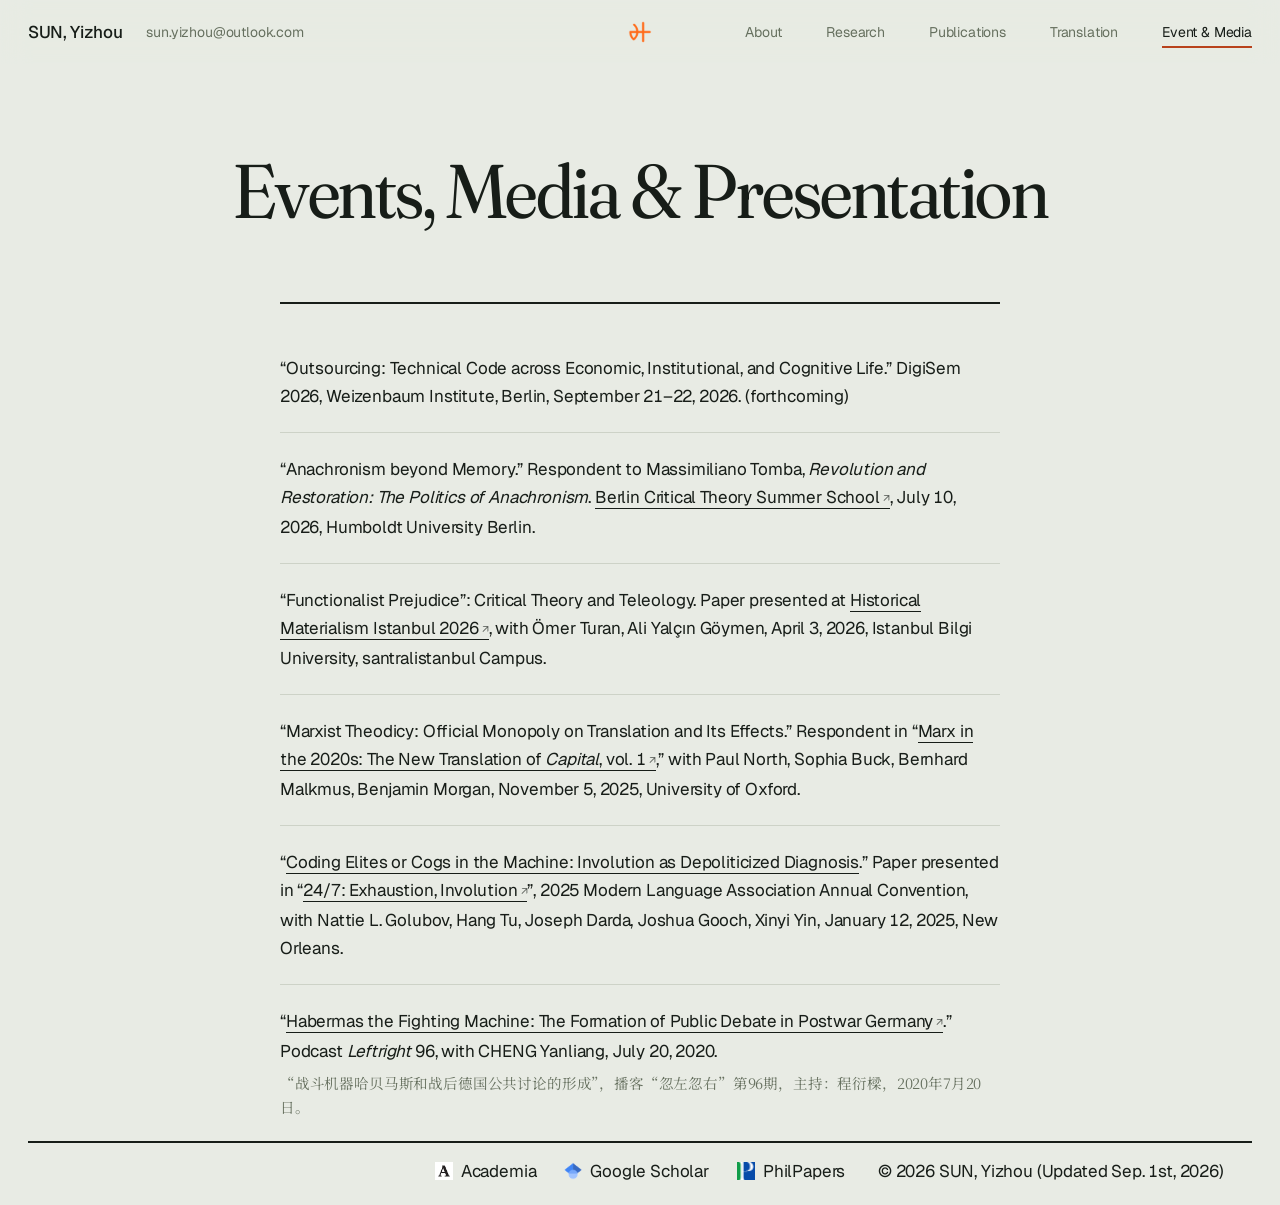
==== events/index.html @ 0d678c10 "Rename Publications heading, email in phone menu" ====
<!DOCTYPE html>
<html lang="en" data-dir="fwd">
<head>
<meta charset="utf-8">
<meta name="viewport" content="width=device-width,initial-scale=1">
<title>Events, Media & Presentation · SUN, Yizhou</title>
<meta name="description" content="[一句话介绍，给搜索引擎和分享预览用]">
<script>
(function(){var o=["/", "/research/", "/publications/", "/translation/", "/events/"];function i(p){p=p.replace(/index\.html$/,'');var k=o.indexOf(p);return k<0?o.length:k;}
var d=null;try{var a=window.navigation&&navigation.activation;if(a&&a.from&&a.from.url){d=i(location.pathname)>=i(new URL(a.from.url).pathname)?'fwd':'back';}}catch(e){}
if(!d){try{d=sessionStorage.getItem('vt-dir');}catch(e){}}document.documentElement.dataset.dir=d||'fwd';window.NAV_ORDER=o;})();
</script>
<link rel="preconnect" href="https://fonts.googleapis.com"><link rel="preconnect" href="https://fonts.gstatic.com" crossorigin>
<link href="https://fonts.googleapis.com/css2?family=Geist:wght@400;500&family=Fraunces:ital,opsz,wght,SOFT,WONK@0,9..144,400,50,0;0,9..144,500,50,0;1,9..144,400,50,0&family=Noto+Serif+SC:wght@400&display=swap" rel="stylesheet">
<link rel="stylesheet" href="/assets/style.css">
<link rel="icon" type="image/png" sizes="32x32" href="/assets/favicon-32.png"><link rel="icon" type="image/png" sizes="192x192" href="/assets/favicon-192.png"><link rel="apple-touch-icon" href="/assets/apple-touch-icon.png">
<script type="speculationrules">{"prerender":[{"where":{"href_matches":"/*"},"eagerness":"moderate"}]}</script>
</head>
<body>
<nav class="nav">
  <div class="left"><a class="brand" href="/">SUN, Yizhou</a><a class="email" href="mailto:sun.yizhou@outlook.com">sun.yizhou@outlook.com</a></div><a class="mark-link" href="/" aria-label="Home"><img class="mark" src="/assets/mark.png" alt=""></a>
  <ul><li><a href="/">About<i class="ind"></i></a></li><li><a href="/research/">Research<i class="ind"></i></a></li><li><a href="/publications/">Publications<i class="ind"></i></a></li><li><a href="/translation/">Translation<i class="ind"></i></a></li><li><a href="/events/" aria-current="page">Event & Media<i class="ind"></i></a></li><li class="menu-email"><a href="mailto:sun.yizhou@outlook.com">sun.yizhou@outlook.com</a></li></ul>
  
  <button class="menu" aria-label="Menu" aria-expanded="false"><svg viewBox="0 0 20 20" fill="none" stroke="currentColor" stroke-width="1.6" stroke-linecap="round"><path d="M3 6h14M3 10h14M3 14h14"/></svg></button>
</nav>
<div class="page">
  <header class="hero">
    <h1>Events, Media & Presentation</h1>  </header>
  <div class="article">
    <nav class="toc" aria-label="On this page"></nav>
    <div class="main"><section class="section" id="events"><article class="cite"><p class="en">“Outsourcing: Technical Code across Economic, Institutional, and Cognitive Life.” DigiSem 2026, Weizenbaum Institute, Berlin, September 21–22, 2026. (forthcoming)</p></article><article class="cite"><p class="en">“Anachronism beyond Memory.” Respondent to Massimiliano Tomba, <em>Revolution and Restoration: The Politics of Anachronism</em>. <a href="https://criticaltheoryinberlin.de/en/summer_school/international-summer-school-in-critical-theory-2026-forces-of-history/">Berlin Critical Theory Summer School</a>, July 10, 2026, Humboldt University Berlin.</p></article><article class="cite"><p class="en">“Functionalist Prejudice”: Critical Theory and Teleology. Paper presented at <a href="https://hmistanbul.org/">Historical Materialism Istanbul 2026</a>, with Ömer Turan, Ali Yalçın Göymen, April 3, 2026, Istanbul Bilgi University, santralistanbul Campus.</p></article><article class="cite"><p class="en">“Marxist Theodicy: Official Monopoly on Translation and Its Effects.” Respondent in “<a href="https://www.worc.ox.ac.uk/news-events/events/marx-in-the-2020s">Marx in the 2020s: The New Translation of <em>Capital</em>, vol. 1</a>,” with Paul North, Sophia Buck, Bernhard Malkmus, Benjamin Morgan, November 5, 2025, University of Oxford.</p></article><article class="cite"><p class="en">“<a href="/slides/mla-2025/">Coding Elites or Cogs in the Machine: Involution as Depoliticized Diagnosis</a>.” Paper presented in “<a href="https://mla.confex.com/mla/2025/meetingapp.cgi/Session/19336">24/7: Exhaustion, Involution</a>”, 2025 Modern Language Association Annual Convention, with Nattie L. Golubov, Hang Tu, Joseph Darda, Joshua Gooch, Xinyi Yin, January 12, 2025, New Orleans.</p></article><article class="cite"><p class="en">“<a href="https://www.xiaoyuzhoufm.com/episode/5f1551e56d7660742701bfcc">Habermas the Fighting Machine: The Formation of Public Debate in Postwar Germany</a>.” Podcast <em>Leftright</em> 96, with CHENG Yanliang, July 20, 2020.</p><p class="zh">“战斗机器哈贝马斯和战后德国公共讨论的形成”，播客“忽左忽右”第96期，主持：程衍樑，2020年7月20日。</p></article></section>
</div>
    <div></div>
  </div>
</div>
<footer><div></div><div class="flinks"><a href="https://fu-berlin.academia.edu/SUNYizhou"><img src="/assets/icons/academia.png" alt="">Academia</a><a href="https://scholar.google.com/citations?hl=zh-CN&user=lWHHGfYAAAAJ"><img src="/assets/icons/scholar64.png" alt="">Google Scholar</a><a href="https://philpeople.org/profiles/yizhou-sun-philos"><img src="/assets/icons/philpapers.png" alt="">PhilPapers</a></div><div>© 2026 SUN, Yizhou <span class="upd">(Updated Sep. 1st, 2026)</span></div></footer>
<script src="/assets/site.js"></script>
</body>
</html>
---- assets/style.css ----
:root{color-scheme:light dark;
  --bg:#e8ebe4;--fg:#171d18;--muted:#66705f;--faint:#8a948c;--hair:#cdd2c7;--rule:#171d18;--accent:#b8421c;--k:1;
  --ui:"Geist","Inter",-apple-system,BlinkMacSystemFont,"Helvetica Neue",Arial,"Noto Sans SC",sans-serif;
  --display:"Fraunces","Iowan Old Style",Georgia,"Noto Serif SC",serif;
  --measure:720px;--toc:200px;--pad:clamp(16px,2.2vw,32px);--padl:max(var(--pad),env(safe-area-inset-left));--padr:max(var(--pad),env(safe-area-inset-right))}
@media (prefers-color-scheme:dark){:root{--bg:#122019;--fg:#e5ebe3;--muted:#8ea093;--faint:#5f6f65;--hair:#243a2e;--rule:#e5ebe3;--accent:#e9b44c}}
*{box-sizing:border-box}
html{-webkit-font-smoothing:antialiased;text-rendering:optimizeLegibility;-webkit-text-size-adjust:100%}
html,body{overflow-x:clip}
body{margin:0;background:var(--bg);color:var(--fg);font-family:var(--ui);font-size:17px;line-height:28px;letter-spacing:-.01em;font-variant-numeric:tabular-nums}
a{color:inherit;text-decoration:none}
p{margin:0 0 28px}
em{font-style:italic}
.prose a{border-bottom:1px solid var(--fg)}.prose a:hover{color:var(--accent);border-color:var(--accent)}
/* nav */
.nav{position:sticky;top:0;z-index:10;display:grid;grid-template-columns:minmax(0,1fr) auto minmax(0,1fr);align-items:center;gap:24px;min-height:64px;padding:0 var(--padr) 0 var(--padl);background:color-mix(in srgb,var(--bg) 84%,transparent);backdrop-filter:saturate(160%) blur(14px);-webkit-backdrop-filter:saturate(160%) blur(14px);view-transition-name:nav}
.nav .left{display:flex;align-items:center;gap:24px;min-width:0}
.nav .mark-link{display:block;justify-self:center}
.nav .brand{display:inline-flex;align-items:center;font-weight:500;font-size:17px;letter-spacing:-.02em;white-space:nowrap}
.nav .email{font-size:14px;color:var(--muted);transition:color .15s}.nav .email:hover{color:var(--accent)}
.nav .mark{width:24px;height:24px;display:block}
.nav ul{list-style:none;display:flex;gap:44px;margin:0;padding:0;font-size:14px;line-height:20px;justify-self:end}
.nav ul a{position:relative;display:inline-block;padding:22px 0;color:var(--muted);transition:color .15s}
.nav ul a:hover,.nav ul a[aria-current]{color:var(--fg)}
.nav ul .ind{display:none;position:absolute;left:0;right:0;bottom:16px;height:2px;background:var(--accent)}
.nav ul a[aria-current] .ind{display:block;view-transition-name:nav-current}
.nav ul .menu-email{display:none}
.nav .cta{margin-left:auto;display:inline-flex;align-items:center;gap:8px;height:34px;padding:0 14px;border-radius:2px;background:var(--fg);color:var(--bg);font-size:13.5px;font-weight:500;white-space:nowrap;transition:background .15s}.nav .cta:hover{background:var(--accent);color:var(--bg)}
.nav .menu{display:none;grid-column:3;grid-row:1;justify-self:end;align-items:center;justify-content:center;width:40px;height:40px;border:0;background:transparent;color:var(--fg);cursor:pointer}
.nav .menu svg{width:20px;height:20px}
/* page */
.page{view-transition-name:page}
.hero{position:relative;padding:88px var(--padr) 48px var(--padl);text-align:center}
.hero-seal{position:absolute;top:50%;left:calc(50% + 390px - 78px);transform:translateY(-50%);width:156px;height:156px;border-radius:50%;background:var(--fg);display:flex;align-items:center;justify-content:center}
.hero-seal img{width:132px;height:132px;display:block}
.hero .kicker{display:inline-flex;align-items:center;gap:10px;font-size:13.5px;line-height:20px;color:var(--muted);margin:0 0 26px;letter-spacing:.01em}
.hero .kicker::before{content:"";width:8px;height:8px;background:var(--accent)}
.hero h1{font-family:var(--display);font-weight:400;font-size:clamp(46px,6vw,76px);line-height:1.02;letter-spacing:-.02em;margin:0 auto;max-width:1000px;text-wrap:balance;font-variation-settings:"opsz" 144,"SOFT" 50,"WONK" 0}
.hero .sub{font-family:var(--display);font-weight:400;font-size:clamp(26px,3vw,40px);line-height:1.1;letter-spacing:-.01em;margin:10px 0 0;font-variation-settings:"opsz" 48,"SOFT" 50,"WONK" 0}
.hero.compact h1{font-size:clamp(34px,4.4vw,56px);line-height:1.08;max-width:860px}.hero.compact .lede{max-width:760px}
.hero .lede{font-size:20px;line-height:30px;margin:24px auto 0;max-width:600px;text-wrap:pretty}
.article{display:grid;grid-template-columns:minmax(0,1fr) minmax(0,var(--measure)) minmax(0,1fr);column-gap:clamp(24px,4vw,72px);padding:24px var(--padr) 0 var(--padl)}
.toc{grid-column:1;justify-self:end;width:var(--toc);position:sticky;top:96px;align-self:start;font-size:13px;line-height:18px;padding-top:34px}
.toc a{display:block;color:var(--faint);padding:6px 0;transition:color .15s}.toc a:hover,.toc a.is-active{color:var(--fg)}
.main{grid-column:2;min-width:0;border-top:2px solid var(--rule);padding-top:28px}
.article.wide{grid-template-columns:minmax(0,1fr) minmax(0,1040px) minmax(0,1fr);padding-bottom:40px}
.about{display:grid;grid-template-columns:minmax(0,1fr) 260px;gap:56px;padding-top:8px}
.about .bio p{margin:0 0 24px}.bio p:last-child{margin-bottom:0}.main > .bio{padding-bottom:22px}
.about .photo-wrap{position:relative;margin-top:0}
.about .photo{display:block;width:100%;aspect-ratio:4/5;object-fit:cover;border:1px solid var(--hair)}
.about .photo.placeholder{display:flex;align-items:center;justify-content:center;color:var(--faint);font-size:13px}
.about .links{list-style:none;margin:16px 0 0;padding:0;font-size:15px;line-height:22px}
.about .links li{padding:9px 0;border-bottom:1px solid var(--hair)}
.about .links a{display:inline-flex;align-items:center;gap:10px;border-bottom:1px solid var(--fg)}.about .links a:hover{color:var(--accent);border-color:var(--accent)}
.about .links img{width:20px;height:20px;flex:none}
.section{margin-bottom:80px}.section:last-child{margin-bottom:0}
.section h2{font-family:var(--display);font-weight:400;font-size:36px;line-height:1.1;letter-spacing:-.01em;margin:0 0 8px;padding-top:14px;border-top:2px solid var(--rule);font-variation-settings:"opsz" 48,"SOFT" 50,"WONK" 0}
.entry{padding:24px 0;border-bottom:1px solid var(--hair);overflow-wrap:anywhere}
.entry h3{font-size:20px;line-height:28px;font-weight:500;letter-spacing:-.015em;margin:0 0 4px;text-wrap:pretty}
.entry .meta,.entry .date{font-size:14.5px;line-height:22px;color:var(--muted);margin:0}
.entry .desc{margin:14px 0 10px}.entry .desc p{margin:0 0 14px}.entry .desc p:last-child{margin-bottom:0}
.entry .links{margin:0;display:flex;flex-wrap:wrap;gap:6px 22px;font-size:14px;font-weight:500}
.entry .links a{display:inline-flex;align-items:center;gap:5px;padding:4px 0;border-bottom:1px solid var(--fg);transition:color .15s,border-color .15s}
.entry .links a[href^="http"]::after{content:"↗";font-size:12px;opacity:.65}
.entry .links a:hover{color:var(--accent);border-color:var(--accent)}
.entry.featured .date{color:var(--accent)}
.entry.featured h3{font-size:24px;line-height:31px;font-family:var(--display);font-weight:500;font-variation-settings:"opsz" 24,"SOFT" 50,"WONK" 0}
.cite{position:relative;padding:22px 0;border-bottom:1px solid var(--hair);overflow-wrap:anywhere}
/* the footer rule closes the list: the last entry has no hairline of its own */
.section:last-child > .cite:last-child,.section:last-child > .yr-group:last-child > .cite:last-child,.section:last-child > .entry:last-child{border-bottom:0}
.yr-group{position:relative}
.yr{position:sticky;top:100px;height:0;z-index:1}
.yr span{position:absolute;right:calc(100% + 40px);top:22px;white-space:nowrap;font-family:var(--display);font-size:24px;line-height:28px;color:var(--muted);font-variation-settings:"opsz" 24,"SOFT" 50,"WONK" 0;font-variant-numeric:tabular-nums}
.cite .en{margin:0;font-size:17px;line-height:28px}
.cite .zh{margin:6px 0 0;font-family:"Noto Serif SC",var(--display);font-size:14.5px;line-height:24px;color:var(--muted)}
.cite a{border-bottom:1px solid currentColor;transition:color .15s}.cite a:hover{color:var(--accent)}
.cite a[href^="http"]::after{content:"↗";font-size:11px;margin-left:3px;opacity:.65;font-style:normal}
.cols{display:grid;grid-template-columns:minmax(0,1fr) 220px;gap:48px;padding-top:20px}
.side h4{font-size:13.5px;line-height:20px;font-weight:500;margin:0 0 8px;padding-top:12px;border-top:2px solid var(--rule)}
.side ul{list-style:none;margin:0;padding:0;font-size:14.5px;line-height:22px}
.side li{padding:6px 0;border-bottom:1px solid var(--hair)}
.side li span{color:var(--muted);display:block;font-size:12.5px}
.side li a{border-bottom:1px solid var(--fg)}.side li a:hover{color:var(--accent);border-color:var(--accent)}
figure{margin:0 0 28px}figure img{display:block;width:100%;height:auto;border:1px solid var(--hair)}figcaption{font-size:13px;line-height:20px;color:var(--muted);margin-top:8px}
.btn{display:inline-flex;align-items:center;gap:8px;height:38px;padding:0 16px;border-radius:2px;background:var(--fg);color:var(--bg);font-size:14px;font-weight:500;margin:0 0 28px}.btn:hover{background:var(--accent);color:var(--bg)}
.pdf{width:100%;height:80vh;border:1px solid var(--hair);background:#fff;margin-bottom:28px}
footer{display:grid;grid-template-columns:1fr auto 1fr;align-items:center;gap:12px;padding:14px var(--padr) max(20px,env(safe-area-inset-bottom)) var(--padl);border-top:2px solid var(--rule);margin:0 var(--padr) 0 var(--padl);font-size:17px;line-height:28px;color:var(--fg)}
footer .brand{color:var(--fg);font-weight:500}
footer .upd{white-space:nowrap}
footer > div:last-child{text-align:right}footer .flinks{justify-self:center}
@media (max-width:760px){footer{grid-template-columns:1fr;justify-items:center;text-align:center}footer > div:last-child{text-align:center}}
footer .flinks{display:flex;flex-wrap:wrap;justify-content:center;gap:10px 28px;align-items:center}footer .flinks a{white-space:nowrap}footer .flinks a{display:inline-flex;align-items:center;gap:8px}footer .flinks a:hover{color:var(--accent)}footer .flinks img{width:18px;height:18px}
/* cross-document page transition: full-width horizontal push, direction-aware; nav stays, amber bar slides */
@view-transition{navigation:auto}
::view-transition-old(root),::view-transition-new(root){animation:none;mix-blend-mode:normal}
::view-transition-group(*){animation-timing-function:cubic-bezier(.3,.7,.2,1)}
::view-transition-group(nav-current){animation-duration:calc(360ms*var(--k))}
::view-transition-old(nav-current),::view-transition-new(nav-current){animation:none;mix-blend-mode:normal}
::view-transition-old(page),::view-transition-new(page){mix-blend-mode:normal;animation-fill-mode:both;animation-duration:calc(440ms*var(--k));animation-timing-function:cubic-bezier(.3,.7,.2,1)}
html[data-dir="fwd"]::view-transition-old(page){animation-name:push-out-l}
html[data-dir="fwd"]::view-transition-new(page){animation-name:push-in-r}
html[data-dir="back"]::view-transition-old(page){animation-name:push-out-r}
html[data-dir="back"]::view-transition-new(page){animation-name:push-in-l}
@keyframes push-out-l{to{transform:translateX(-100%)}}
@keyframes push-out-r{to{transform:translateX(100%)}}
@keyframes push-in-r{from{transform:translateX(100%)}}
@keyframes push-in-l{from{transform:translateX(-100%)}}
@media (prefers-reduced-motion:reduce){::view-transition-group(*),::view-transition-old(*),::view-transition-new(*){animation:none!important}}
/* tablet */
@media (max-width:960px){
  .yr{position:static;height:auto}.yr span{position:static;display:block;font-size:15px;line-height:20px;margin:22px 0 -10px;color:var(--muted)}
  .article{grid-template-columns:1fr;padding-top:0}
  .main{grid-column:auto}
  .toc{grid-column:auto;justify-self:stretch;width:auto;position:static;display:flex;flex-wrap:wrap;gap:4px 20px;padding:0 0 28px;border-bottom:1px solid var(--hair);margin-bottom:8px}
  .toc a{padding:6px 0}.toc a.is-active{color:var(--fg);box-shadow:inset 0 -2px 0 var(--accent)}
  .cols{grid-template-columns:1fr;gap:32px}
  .hero-seal{position:static;transform:none;margin:24px auto 0;width:120px;height:120px}.hero-seal img{width:100px;height:100px}
  .about{grid-template-columns:1fr;gap:32px}
  .about .side{order:-1;max-width:260px}
  .section{margin-bottom:60px}
}
/* phone */
@media (max-width:760px){
  .nav{gap:0 12px;min-height:56px}
  .nav .brand{padding:16px 0}
  .nav .email{display:none}
  .nav .cta{height:32px;padding:0 12px;font-size:13px}
  .nav .menu{display:inline-flex}
  .nav ul{grid-column:1 / -1;grid-row:2;justify-self:stretch;margin:0;display:none;flex-direction:column;gap:0;padding:4px 0 12px;border-top:1px solid var(--hair)}
  .nav.open ul{display:flex}
  .nav ul a{display:block;padding:12px 0;font-size:17px;line-height:24px}
  .nav ul .ind{display:none!important}
  .nav ul .menu-email{display:block;margin-top:6px;padding-top:6px;border-top:1px solid var(--hair)}
  .nav ul .menu-email a{color:var(--muted);font-size:15px;padding:10px 0}
  .hero{padding:52px var(--padr) 40px var(--padl)}
  .hero .sub{font-family:var(--display);font-weight:400;font-size:clamp(26px,3vw,40px);line-height:1.1;letter-spacing:-.01em;margin:10px 0 0;font-variation-settings:"opsz" 48,"SOFT" 50,"WONK" 0}
.hero .lede{font-size:18px;line-height:28px;margin-top:18px}
  .section h2{font-size:31px}
  .entry{padding:20px 0}
  .entry.featured h3{font-size:21px;line-height:28px}
  .pdf{height:70vh}
  .article{padding-bottom:0}
  footer{gap:8px;padding-top:14px}
  footer > div:first-child:empty{display:none}
  footer .flinks{flex-direction:column;gap:4px}
  footer .upd{display:block}
}
@media print{.nav,.toc,footer,.btn{display:none!important}body{background:#fff;color:#000}.article{display:block;padding:0}.section h2{border-color:#000}}
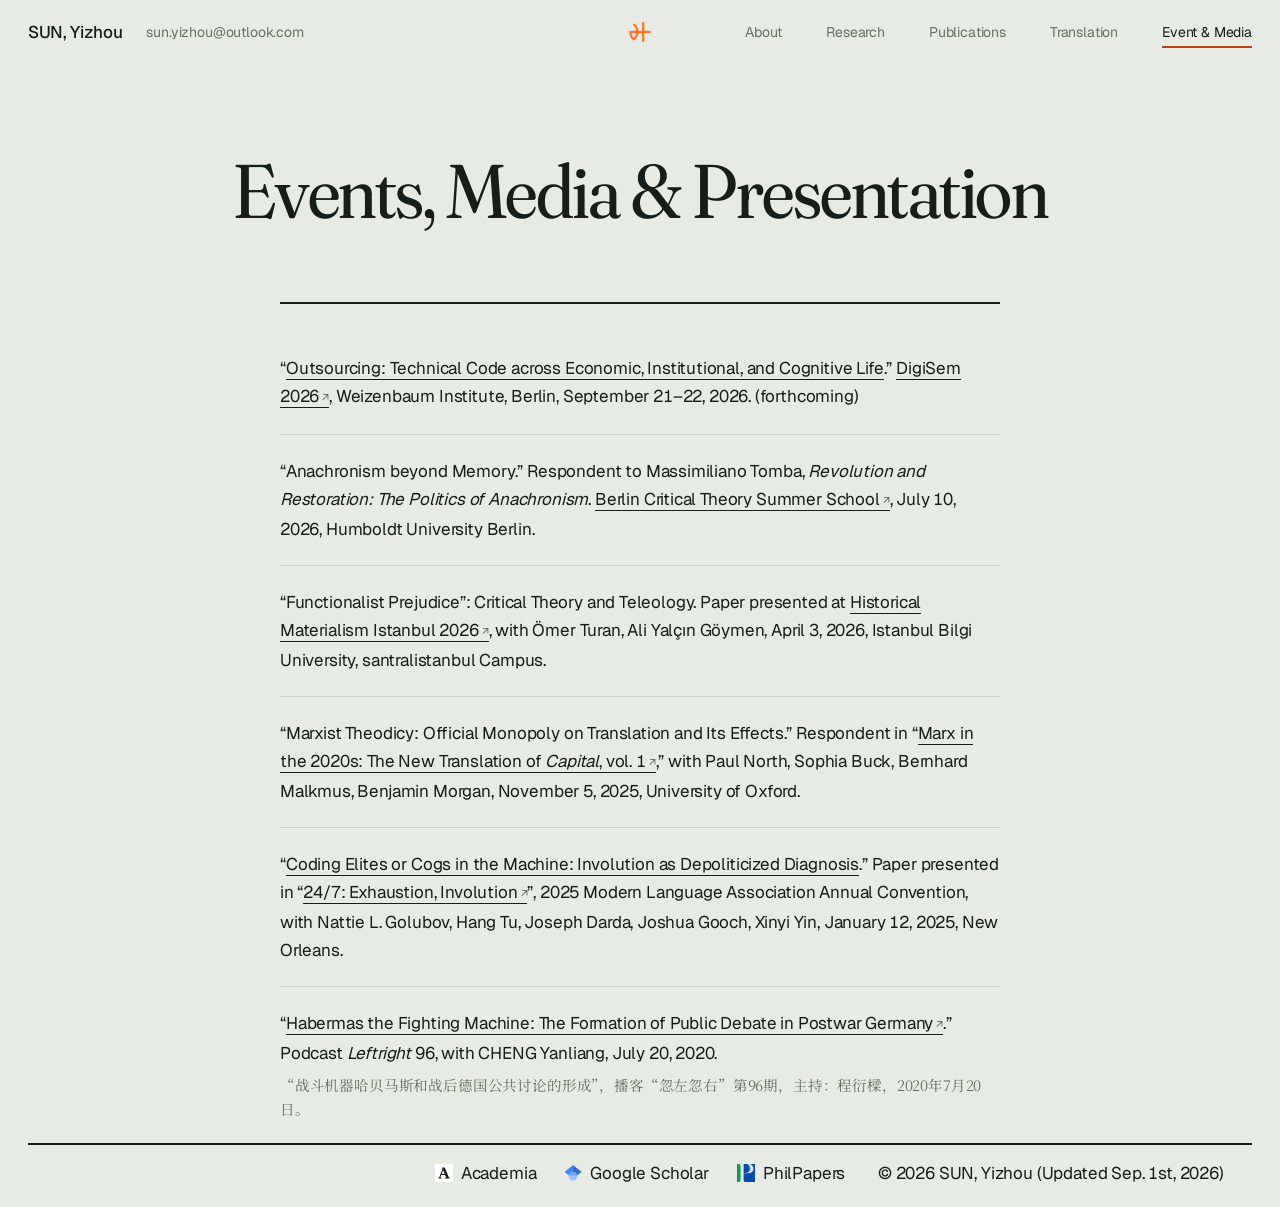
==== commit 16cbeec7: "Add DigiSem 2026 poster; About in Chinese" ====
--- a/events/index.html
+++ b/events/index.html
@@ -28,7 +28,7 @@
     <h1>Events, Media & Presentation</h1>  </header>
   <div class="article">
     <nav class="toc" aria-label="On this page"></nav>
-    <div class="main"><section class="section" id="events"><article class="cite"><p class="en">“Outsourcing: Technical Code across Economic, Institutional, and Cognitive Life.” DigiSem 2026, Weizenbaum Institute, Berlin, September 21–22, 2026. (forthcoming)</p></article><article class="cite"><p class="en">“Anachronism beyond Memory.” Respondent to Massimiliano Tomba, <em>Revolution and Restoration: The Politics of Anachronism</em>. <a href="https://criticaltheoryinberlin.de/en/summer_school/international-summer-school-in-critical-theory-2026-forces-of-history/">Berlin Critical Theory Summer School</a>, July 10, 2026, Humboldt University Berlin.</p></article><article class="cite"><p class="en">“Functionalist Prejudice”: Critical Theory and Teleology. Paper presented at <a href="https://hmistanbul.org/">Historical Materialism Istanbul 2026</a>, with Ömer Turan, Ali Yalçın Göymen, April 3, 2026, Istanbul Bilgi University, santralistanbul Campus.</p></article><article class="cite"><p class="en">“Marxist Theodicy: Official Monopoly on Translation and Its Effects.” Respondent in “<a href="https://www.worc.ox.ac.uk/news-events/events/marx-in-the-2020s">Marx in the 2020s: The New Translation of <em>Capital</em>, vol. 1</a>,” with Paul North, Sophia Buck, Bernhard Malkmus, Benjamin Morgan, November 5, 2025, University of Oxford.</p></article><article class="cite"><p class="en">“<a href="/slides/mla-2025/">Coding Elites or Cogs in the Machine: Involution as Depoliticized Diagnosis</a>.” Paper presented in “<a href="https://mla.confex.com/mla/2025/meetingapp.cgi/Session/19336">24/7: Exhaustion, Involution</a>”, 2025 Modern Language Association Annual Convention, with Nattie L. Golubov, Hang Tu, Joseph Darda, Joshua Gooch, Xinyi Yin, January 12, 2025, New Orleans.</p></article><article class="cite"><p class="en">“<a href="https://www.xiaoyuzhoufm.com/episode/5f1551e56d7660742701bfcc">Habermas the Fighting Machine: The Formation of Public Debate in Postwar Germany</a>.” Podcast <em>Leftright</em> 96, with CHENG Yanliang, July 20, 2020.</p><p class="zh">“战斗机器哈贝马斯和战后德国公共讨论的形成”，播客“忽左忽右”第96期，主持：程衍樑，2020年7月20日。</p></article></section>
+    <div class="main"><section class="section" id="events"><article class="cite"><p class="en">“<a href="/talks/2026-09-outsourcing/">Outsourcing: Technical Code across Economic, Institutional, and Cognitive Life</a>.” <a href="https://www.weizenbaum-institut.de/en/events/detail/digisem-2026-balancing-digital-safety-between-risks-rights-and-regulation/">DigiSem 2026</a>, Weizenbaum Institute, Berlin, September 21–22, 2026. (forthcoming)</p></article><article class="cite"><p class="en">“Anachronism beyond Memory.” Respondent to Massimiliano Tomba, <em>Revolution and Restoration: The Politics of Anachronism</em>. <a href="https://criticaltheoryinberlin.de/en/summer_school/international-summer-school-in-critical-theory-2026-forces-of-history/">Berlin Critical Theory Summer School</a>, July 10, 2026, Humboldt University Berlin.</p></article><article class="cite"><p class="en">“Functionalist Prejudice”: Critical Theory and Teleology. Paper presented at <a href="https://hmistanbul.org/">Historical Materialism Istanbul 2026</a>, with Ömer Turan, Ali Yalçın Göymen, April 3, 2026, Istanbul Bilgi University, santralistanbul Campus.</p></article><article class="cite"><p class="en">“Marxist Theodicy: Official Monopoly on Translation and Its Effects.” Respondent in “<a href="https://www.worc.ox.ac.uk/news-events/events/marx-in-the-2020s">Marx in the 2020s: The New Translation of <em>Capital</em>, vol. 1</a>,” with Paul North, Sophia Buck, Bernhard Malkmus, Benjamin Morgan, November 5, 2025, University of Oxford.</p></article><article class="cite"><p class="en">“<a href="/slides/mla-2025/">Coding Elites or Cogs in the Machine: Involution as Depoliticized Diagnosis</a>.” Paper presented in “<a href="https://mla.confex.com/mla/2025/meetingapp.cgi/Session/19336">24/7: Exhaustion, Involution</a>”, 2025 Modern Language Association Annual Convention, with Nattie L. Golubov, Hang Tu, Joseph Darda, Joshua Gooch, Xinyi Yin, January 12, 2025, New Orleans.</p></article><article class="cite"><p class="en">“<a href="https://www.xiaoyuzhoufm.com/episode/5f1551e56d7660742701bfcc">Habermas the Fighting Machine: The Formation of Public Debate in Postwar Germany</a>.” Podcast <em>Leftright</em> 96, with CHENG Yanliang, July 20, 2020.</p><p class="zh">“战斗机器哈贝马斯和战后德国公共讨论的形成”，播客“忽左忽右”第96期，主持：程衍樑，2020年7月20日。</p></article></section>
 </div>
     <div></div>
   </div>
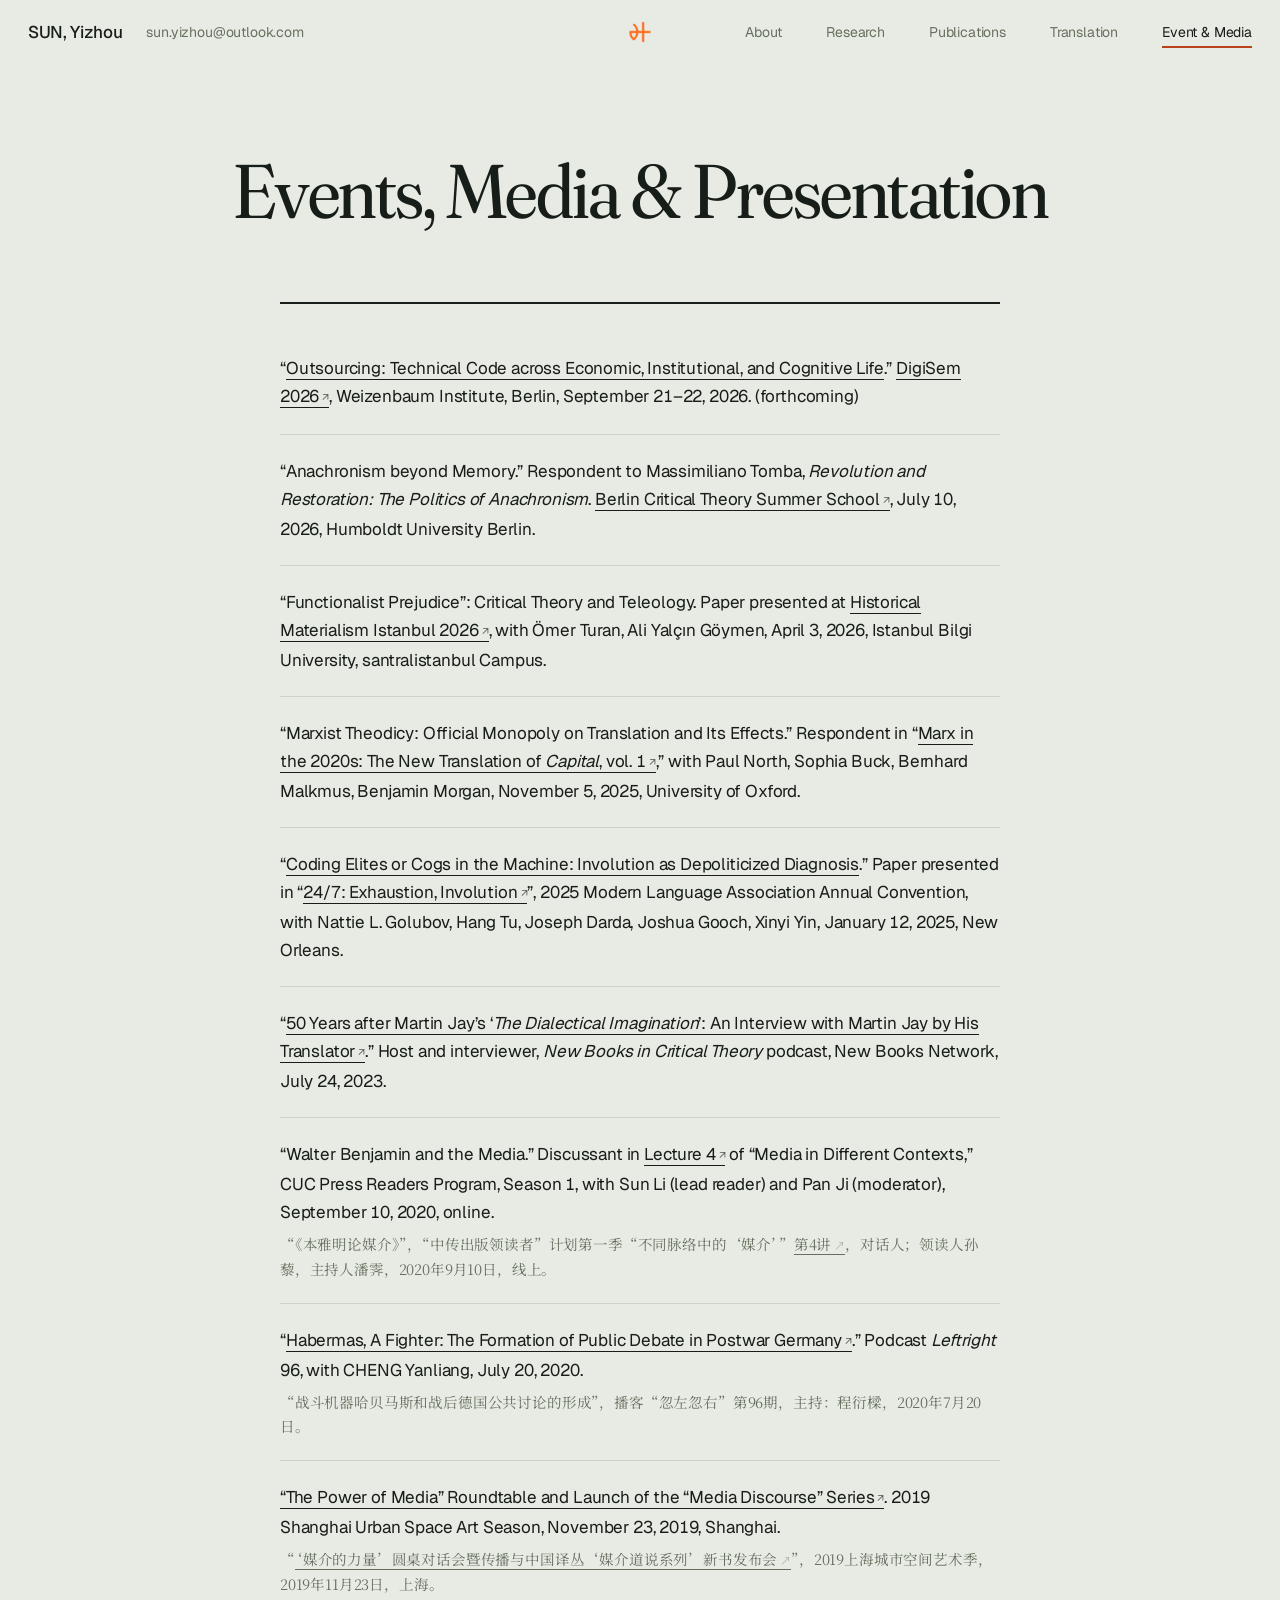
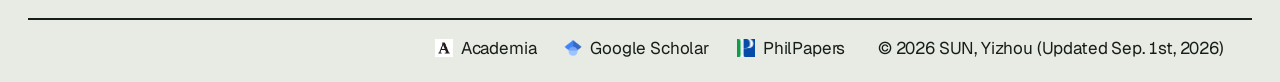
==== commit 29df1aa2: "Sync with CV: three events, bio, podcast title" ====
--- a/events/index.html
+++ b/events/index.html
@@ -28,7 +28,7 @@
     <h1>Events, Media & Presentation</h1>  </header>
   <div class="article">
     <nav class="toc" aria-label="On this page"></nav>
-    <div class="main"><section class="section" id="events"><article class="cite"><p class="en">“<a href="/talks/2026-09-outsourcing/">Outsourcing: Technical Code across Economic, Institutional, and Cognitive Life</a>.” <a href="https://www.weizenbaum-institut.de/en/events/detail/digisem-2026-balancing-digital-safety-between-risks-rights-and-regulation/">DigiSem 2026</a>, Weizenbaum Institute, Berlin, September 21–22, 2026. (forthcoming)</p></article><article class="cite"><p class="en">“Anachronism beyond Memory.” Respondent to Massimiliano Tomba, <em>Revolution and Restoration: The Politics of Anachronism</em>. <a href="https://criticaltheoryinberlin.de/en/summer_school/international-summer-school-in-critical-theory-2026-forces-of-history/">Berlin Critical Theory Summer School</a>, July 10, 2026, Humboldt University Berlin.</p></article><article class="cite"><p class="en">“Functionalist Prejudice”: Critical Theory and Teleology. Paper presented at <a href="https://hmistanbul.org/">Historical Materialism Istanbul 2026</a>, with Ömer Turan, Ali Yalçın Göymen, April 3, 2026, Istanbul Bilgi University, santralistanbul Campus.</p></article><article class="cite"><p class="en">“Marxist Theodicy: Official Monopoly on Translation and Its Effects.” Respondent in “<a href="https://www.worc.ox.ac.uk/news-events/events/marx-in-the-2020s">Marx in the 2020s: The New Translation of <em>Capital</em>, vol. 1</a>,” with Paul North, Sophia Buck, Bernhard Malkmus, Benjamin Morgan, November 5, 2025, University of Oxford.</p></article><article class="cite"><p class="en">“<a href="/slides/mla-2025/">Coding Elites or Cogs in the Machine: Involution as Depoliticized Diagnosis</a>.” Paper presented in “<a href="https://mla.confex.com/mla/2025/meetingapp.cgi/Session/19336">24/7: Exhaustion, Involution</a>”, 2025 Modern Language Association Annual Convention, with Nattie L. Golubov, Hang Tu, Joseph Darda, Joshua Gooch, Xinyi Yin, January 12, 2025, New Orleans.</p></article><article class="cite"><p class="en">“<a href="https://www.xiaoyuzhoufm.com/episode/5f1551e56d7660742701bfcc">Habermas the Fighting Machine: The Formation of Public Debate in Postwar Germany</a>.” Podcast <em>Leftright</em> 96, with CHENG Yanliang, July 20, 2020.</p><p class="zh">“战斗机器哈贝马斯和战后德国公共讨论的形成”，播客“忽左忽右”第96期，主持：程衍樑，2020年7月20日。</p></article></section>
+    <div class="main"><section class="section" id="events"><article class="cite"><p class="en">“<a href="/talks/2026-09-outsourcing/">Outsourcing: Technical Code across Economic, Institutional, and Cognitive Life</a>.” <a href="https://www.weizenbaum-institut.de/en/events/detail/digisem-2026-balancing-digital-safety-between-risks-rights-and-regulation/">DigiSem 2026</a>, Weizenbaum Institute, Berlin, September 21–22, 2026. (forthcoming)</p></article><article class="cite"><p class="en">“Anachronism beyond Memory.” Respondent to Massimiliano Tomba, <em>Revolution and Restoration: The Politics of Anachronism</em>. <a href="https://criticaltheoryinberlin.de/en/summer_school/international-summer-school-in-critical-theory-2026-forces-of-history/">Berlin Critical Theory Summer School</a>, July 10, 2026, Humboldt University Berlin.</p></article><article class="cite"><p class="en">“Functionalist Prejudice”: Critical Theory and Teleology. Paper presented at <a href="https://hmistanbul.org/">Historical Materialism Istanbul 2026</a>, with Ömer Turan, Ali Yalçın Göymen, April 3, 2026, Istanbul Bilgi University, santralistanbul Campus.</p></article><article class="cite"><p class="en">“Marxist Theodicy: Official Monopoly on Translation and Its Effects.” Respondent in “<a href="https://www.worc.ox.ac.uk/news-events/events/marx-in-the-2020s">Marx in the 2020s: The New Translation of <em>Capital</em>, vol. 1</a>,” with Paul North, Sophia Buck, Bernhard Malkmus, Benjamin Morgan, November 5, 2025, University of Oxford.</p></article><article class="cite"><p class="en">“<a href="/slides/mla-2025/">Coding Elites or Cogs in the Machine: Involution as Depoliticized Diagnosis</a>.” Paper presented in “<a href="https://mla.confex.com/mla/2025/meetingapp.cgi/Session/19336">24/7: Exhaustion, Involution</a>”, 2025 Modern Language Association Annual Convention, with Nattie L. Golubov, Hang Tu, Joseph Darda, Joshua Gooch, Xinyi Yin, January 12, 2025, New Orleans.</p></article><article class="cite"><p class="en">“<a href="https://newbooksnetwork.com/the-dialectical-imagination">50 Years after Martin Jay’s ‘<em>The Dialectical Imagination</em>’: An Interview with Martin Jay by His Translator</a>.” Host and interviewer, <em>New Books in Critical Theory</em> podcast, New Books Network, July 24, 2023.</p></article><article class="cite"><p class="en">“Walter Benjamin and the Media.” Discussant in <a href="https://www.sohu.com/a/417994584_706747">Lecture 4</a> of “Media in Different Contexts,” CUC Press Readers Program, Season 1, with Sun Li (lead reader) and Pan Ji (moderator), September 10, 2020, online.</p><p class="zh">“《本雅明论媒介》”，“中传出版领读者”计划第一季“不同脉络中的‘媒介’”<a href="https://www.sohu.com/a/417994584_706747">第4讲</a>，对话人；领读人孙藜，主持人潘霁，2020年9月10日，线上。</p></article><article class="cite"><p class="en">“<a href="https://www.xiaoyuzhoufm.com/episode/5f1551e56d7660742701bfcc">Habermas, A Fighter: The Formation of Public Debate in Postwar Germany</a>.” Podcast <em>Leftright</em> 96, with CHENG Yanliang, July 20, 2020.</p><p class="zh">“战斗机器哈贝马斯和战后德国公共讨论的形成”，播客“忽左忽右”第96期，主持：程衍樑，2020年7月20日。</p></article><article class="cite"><p class="en"><a href="https://cics.fudan.edu.cn/5b/1d/c40293a482077/page.htm">“The Power of Media” Roundtable and Launch of the “Media Discourse” Series</a>. 2019 Shanghai Urban Space Art Season, November 23, 2019, Shanghai.</p><p class="zh">“<a href="https://cics.fudan.edu.cn/5b/1d/c40293a482077/page.htm">‘媒介的力量’圆桌对话会暨传播与中国译丛‘媒介道说系列’新书发布会</a>”，2019上海城市空间艺术季，2019年11月23日，上海。</p></article></section>
 </div>
     <div></div>
   </div>
--- a/assets/style.css
+++ b/assets/style.css
@@ -38,6 +38,7 @@
 .hero h1{font-family:var(--display);font-weight:400;font-size:clamp(46px,6vw,76px);line-height:1.02;letter-spacing:-.02em;margin:0 auto;max-width:1000px;text-wrap:balance;font-variation-settings:"opsz" 144,"SOFT" 50,"WONK" 0}
 .hero .sub{font-family:var(--display);font-weight:400;font-size:clamp(26px,3vw,40px);line-height:1.1;letter-spacing:-.01em;margin:10px 0 0;font-variation-settings:"opsz" 48,"SOFT" 50,"WONK" 0}
 .hero.compact h1{font-size:clamp(34px,4.4vw,56px);line-height:1.08;max-width:860px}.hero.compact .lede{max-width:760px}
+.hero .lede a{border-bottom:1px solid currentColor;transition:color .15s}.hero .lede a:hover{color:var(--accent)}
 .hero .lede{font-size:20px;line-height:30px;margin:24px auto 0;max-width:600px;text-wrap:pretty}
 .article{display:grid;grid-template-columns:minmax(0,1fr) minmax(0,var(--measure)) minmax(0,1fr);column-gap:clamp(24px,4vw,72px);padding:24px var(--padr) 0 var(--padl)}
 .toc{grid-column:1;justify-self:end;width:var(--toc);position:sticky;top:96px;align-self:start;font-size:13px;line-height:18px;padding-top:34px}
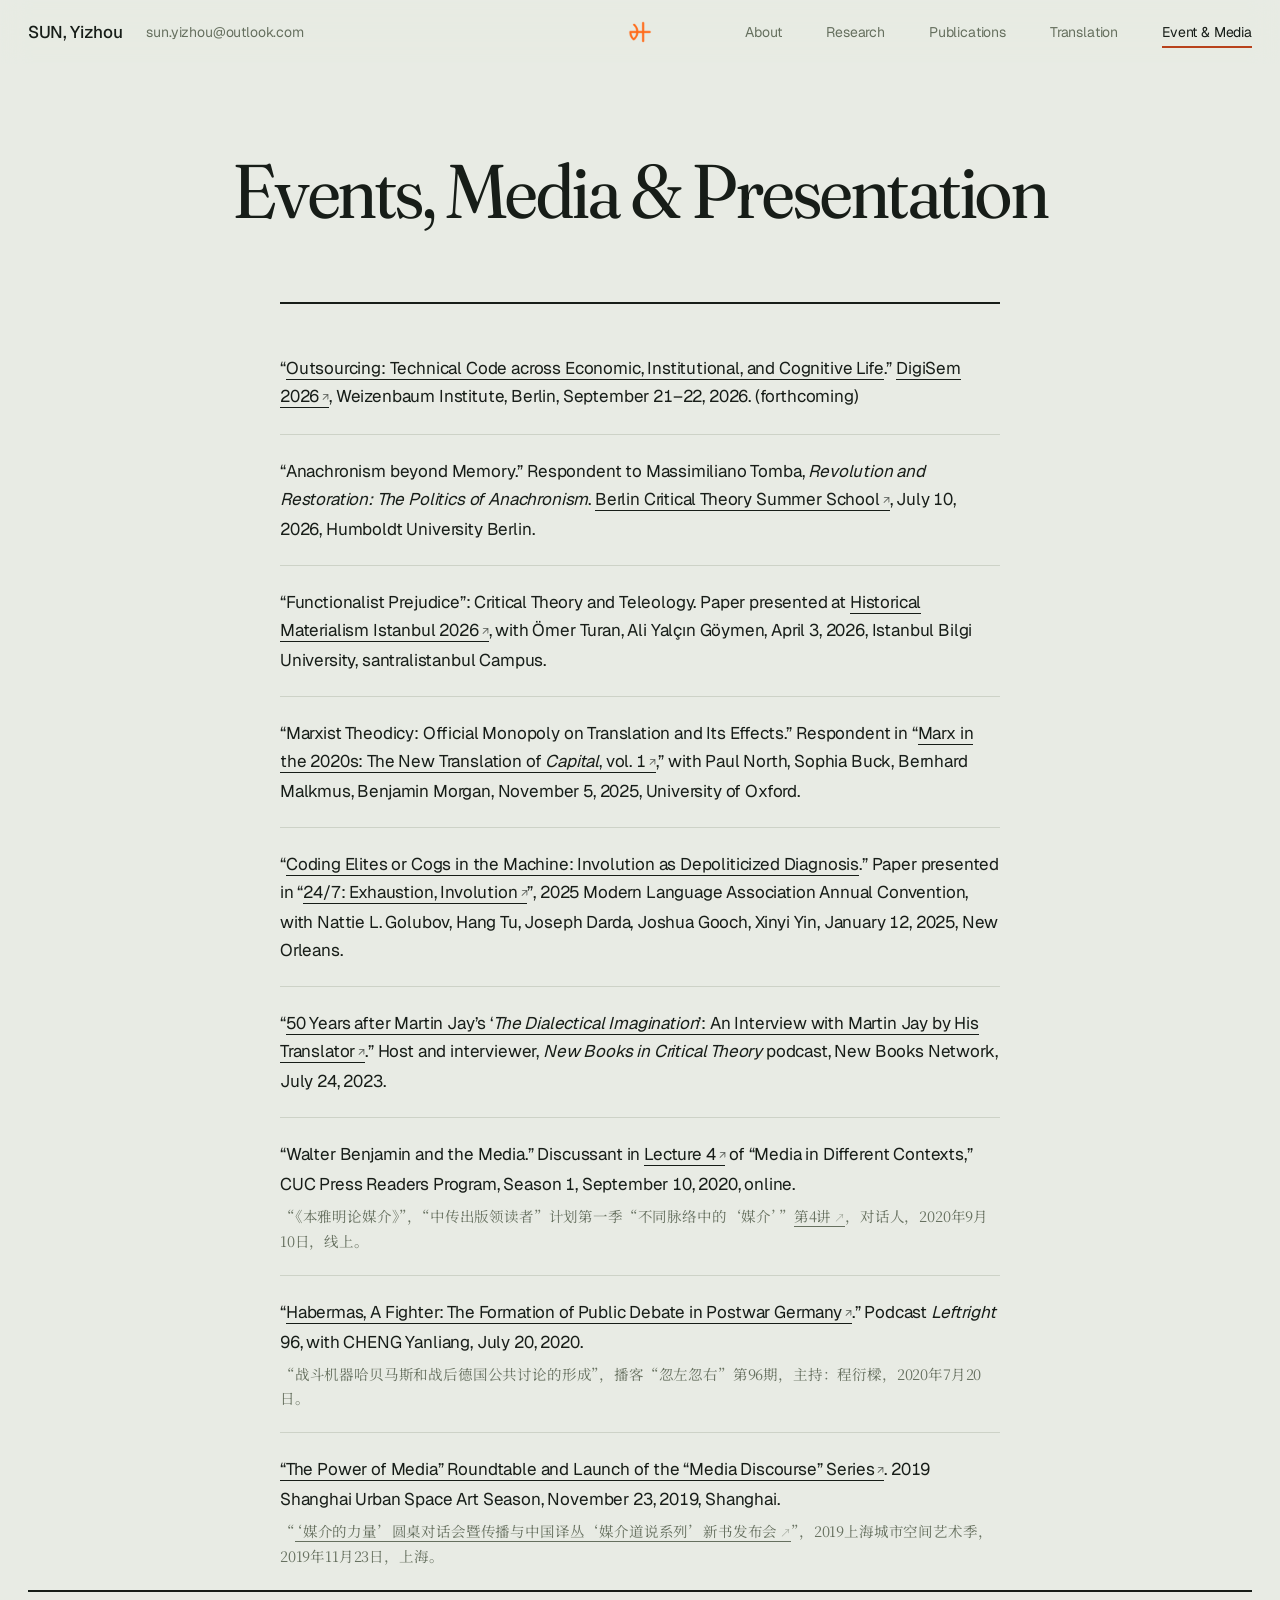
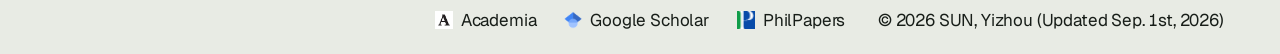
==== commit 20f33f78: "CUC lecture entry without co-participants" ====
--- a/events/index.html
+++ b/events/index.html
@@ -28,7 +28,7 @@
     <h1>Events, Media & Presentation</h1>  </header>
   <div class="article">
     <nav class="toc" aria-label="On this page"></nav>
-    <div class="main"><section class="section" id="events"><article class="cite"><p class="en">“<a href="/talks/2026-09-outsourcing/">Outsourcing: Technical Code across Economic, Institutional, and Cognitive Life</a>.” <a href="https://www.weizenbaum-institut.de/en/events/detail/digisem-2026-balancing-digital-safety-between-risks-rights-and-regulation/">DigiSem 2026</a>, Weizenbaum Institute, Berlin, September 21–22, 2026. (forthcoming)</p></article><article class="cite"><p class="en">“Anachronism beyond Memory.” Respondent to Massimiliano Tomba, <em>Revolution and Restoration: The Politics of Anachronism</em>. <a href="https://criticaltheoryinberlin.de/en/summer_school/international-summer-school-in-critical-theory-2026-forces-of-history/">Berlin Critical Theory Summer School</a>, July 10, 2026, Humboldt University Berlin.</p></article><article class="cite"><p class="en">“Functionalist Prejudice”: Critical Theory and Teleology. Paper presented at <a href="https://hmistanbul.org/">Historical Materialism Istanbul 2026</a>, with Ömer Turan, Ali Yalçın Göymen, April 3, 2026, Istanbul Bilgi University, santralistanbul Campus.</p></article><article class="cite"><p class="en">“Marxist Theodicy: Official Monopoly on Translation and Its Effects.” Respondent in “<a href="https://www.worc.ox.ac.uk/news-events/events/marx-in-the-2020s">Marx in the 2020s: The New Translation of <em>Capital</em>, vol. 1</a>,” with Paul North, Sophia Buck, Bernhard Malkmus, Benjamin Morgan, November 5, 2025, University of Oxford.</p></article><article class="cite"><p class="en">“<a href="/slides/mla-2025/">Coding Elites or Cogs in the Machine: Involution as Depoliticized Diagnosis</a>.” Paper presented in “<a href="https://mla.confex.com/mla/2025/meetingapp.cgi/Session/19336">24/7: Exhaustion, Involution</a>”, 2025 Modern Language Association Annual Convention, with Nattie L. Golubov, Hang Tu, Joseph Darda, Joshua Gooch, Xinyi Yin, January 12, 2025, New Orleans.</p></article><article class="cite"><p class="en">“<a href="https://newbooksnetwork.com/the-dialectical-imagination">50 Years after Martin Jay’s ‘<em>The Dialectical Imagination</em>’: An Interview with Martin Jay by His Translator</a>.” Host and interviewer, <em>New Books in Critical Theory</em> podcast, New Books Network, July 24, 2023.</p></article><article class="cite"><p class="en">“Walter Benjamin and the Media.” Discussant in <a href="https://www.sohu.com/a/417994584_706747">Lecture 4</a> of “Media in Different Contexts,” CUC Press Readers Program, Season 1, with Sun Li (lead reader) and Pan Ji (moderator), September 10, 2020, online.</p><p class="zh">“《本雅明论媒介》”，“中传出版领读者”计划第一季“不同脉络中的‘媒介’”<a href="https://www.sohu.com/a/417994584_706747">第4讲</a>，对话人；领读人孙藜，主持人潘霁，2020年9月10日，线上。</p></article><article class="cite"><p class="en">“<a href="https://www.xiaoyuzhoufm.com/episode/5f1551e56d7660742701bfcc">Habermas, A Fighter: The Formation of Public Debate in Postwar Germany</a>.” Podcast <em>Leftright</em> 96, with CHENG Yanliang, July 20, 2020.</p><p class="zh">“战斗机器哈贝马斯和战后德国公共讨论的形成”，播客“忽左忽右”第96期，主持：程衍樑，2020年7月20日。</p></article><article class="cite"><p class="en"><a href="https://cics.fudan.edu.cn/5b/1d/c40293a482077/page.htm">“The Power of Media” Roundtable and Launch of the “Media Discourse” Series</a>. 2019 Shanghai Urban Space Art Season, November 23, 2019, Shanghai.</p><p class="zh">“<a href="https://cics.fudan.edu.cn/5b/1d/c40293a482077/page.htm">‘媒介的力量’圆桌对话会暨传播与中国译丛‘媒介道说系列’新书发布会</a>”，2019上海城市空间艺术季，2019年11月23日，上海。</p></article></section>
+    <div class="main"><section class="section" id="events"><article class="cite"><p class="en">“<a href="/talks/2026-09-outsourcing/">Outsourcing: Technical Code across Economic, Institutional, and Cognitive Life</a>.” <a href="https://www.weizenbaum-institut.de/en/events/detail/digisem-2026-balancing-digital-safety-between-risks-rights-and-regulation/">DigiSem 2026</a>, Weizenbaum Institute, Berlin, September 21–22, 2026. (forthcoming)</p></article><article class="cite"><p class="en">“Anachronism beyond Memory.” Respondent to Massimiliano Tomba, <em>Revolution and Restoration: The Politics of Anachronism</em>. <a href="https://criticaltheoryinberlin.de/en/summer_school/international-summer-school-in-critical-theory-2026-forces-of-history/">Berlin Critical Theory Summer School</a>, July 10, 2026, Humboldt University Berlin.</p></article><article class="cite"><p class="en">“Functionalist Prejudice”: Critical Theory and Teleology. Paper presented at <a href="https://hmistanbul.org/">Historical Materialism Istanbul 2026</a>, with Ömer Turan, Ali Yalçın Göymen, April 3, 2026, Istanbul Bilgi University, santralistanbul Campus.</p></article><article class="cite"><p class="en">“Marxist Theodicy: Official Monopoly on Translation and Its Effects.” Respondent in “<a href="https://www.worc.ox.ac.uk/news-events/events/marx-in-the-2020s">Marx in the 2020s: The New Translation of <em>Capital</em>, vol. 1</a>,” with Paul North, Sophia Buck, Bernhard Malkmus, Benjamin Morgan, November 5, 2025, University of Oxford.</p></article><article class="cite"><p class="en">“<a href="/slides/mla-2025/">Coding Elites or Cogs in the Machine: Involution as Depoliticized Diagnosis</a>.” Paper presented in “<a href="https://mla.confex.com/mla/2025/meetingapp.cgi/Session/19336">24/7: Exhaustion, Involution</a>”, 2025 Modern Language Association Annual Convention, with Nattie L. Golubov, Hang Tu, Joseph Darda, Joshua Gooch, Xinyi Yin, January 12, 2025, New Orleans.</p></article><article class="cite"><p class="en">“<a href="https://newbooksnetwork.com/the-dialectical-imagination">50 Years after Martin Jay’s ‘<em>The Dialectical Imagination</em>’: An Interview with Martin Jay by His Translator</a>.” Host and interviewer, <em>New Books in Critical Theory</em> podcast, New Books Network, July 24, 2023.</p></article><article class="cite"><p class="en">“Walter Benjamin and the Media.” Discussant in <a href="https://www.sohu.com/a/417994584_706747">Lecture 4</a> of “Media in Different Contexts,” CUC Press Readers Program, Season 1, September 10, 2020, online.</p><p class="zh">“《本雅明论媒介》”，“中传出版领读者”计划第一季“不同脉络中的‘媒介’”<a href="https://www.sohu.com/a/417994584_706747">第4讲</a>，对话人，2020年9月10日，线上。</p></article><article class="cite"><p class="en">“<a href="https://www.xiaoyuzhoufm.com/episode/5f1551e56d7660742701bfcc">Habermas, A Fighter: The Formation of Public Debate in Postwar Germany</a>.” Podcast <em>Leftright</em> 96, with CHENG Yanliang, July 20, 2020.</p><p class="zh">“战斗机器哈贝马斯和战后德国公共讨论的形成”，播客“忽左忽右”第96期，主持：程衍樑，2020年7月20日。</p></article><article class="cite"><p class="en"><a href="https://cics.fudan.edu.cn/5b/1d/c40293a482077/page.htm">“The Power of Media” Roundtable and Launch of the “Media Discourse” Series</a>. 2019 Shanghai Urban Space Art Season, November 23, 2019, Shanghai.</p><p class="zh">“<a href="https://cics.fudan.edu.cn/5b/1d/c40293a482077/page.htm">‘媒介的力量’圆桌对话会暨传播与中国译丛‘媒介道说系列’新书发布会</a>”，2019上海城市空间艺术季，2019年11月23日，上海。</p></article></section>
 </div>
     <div></div>
   </div>
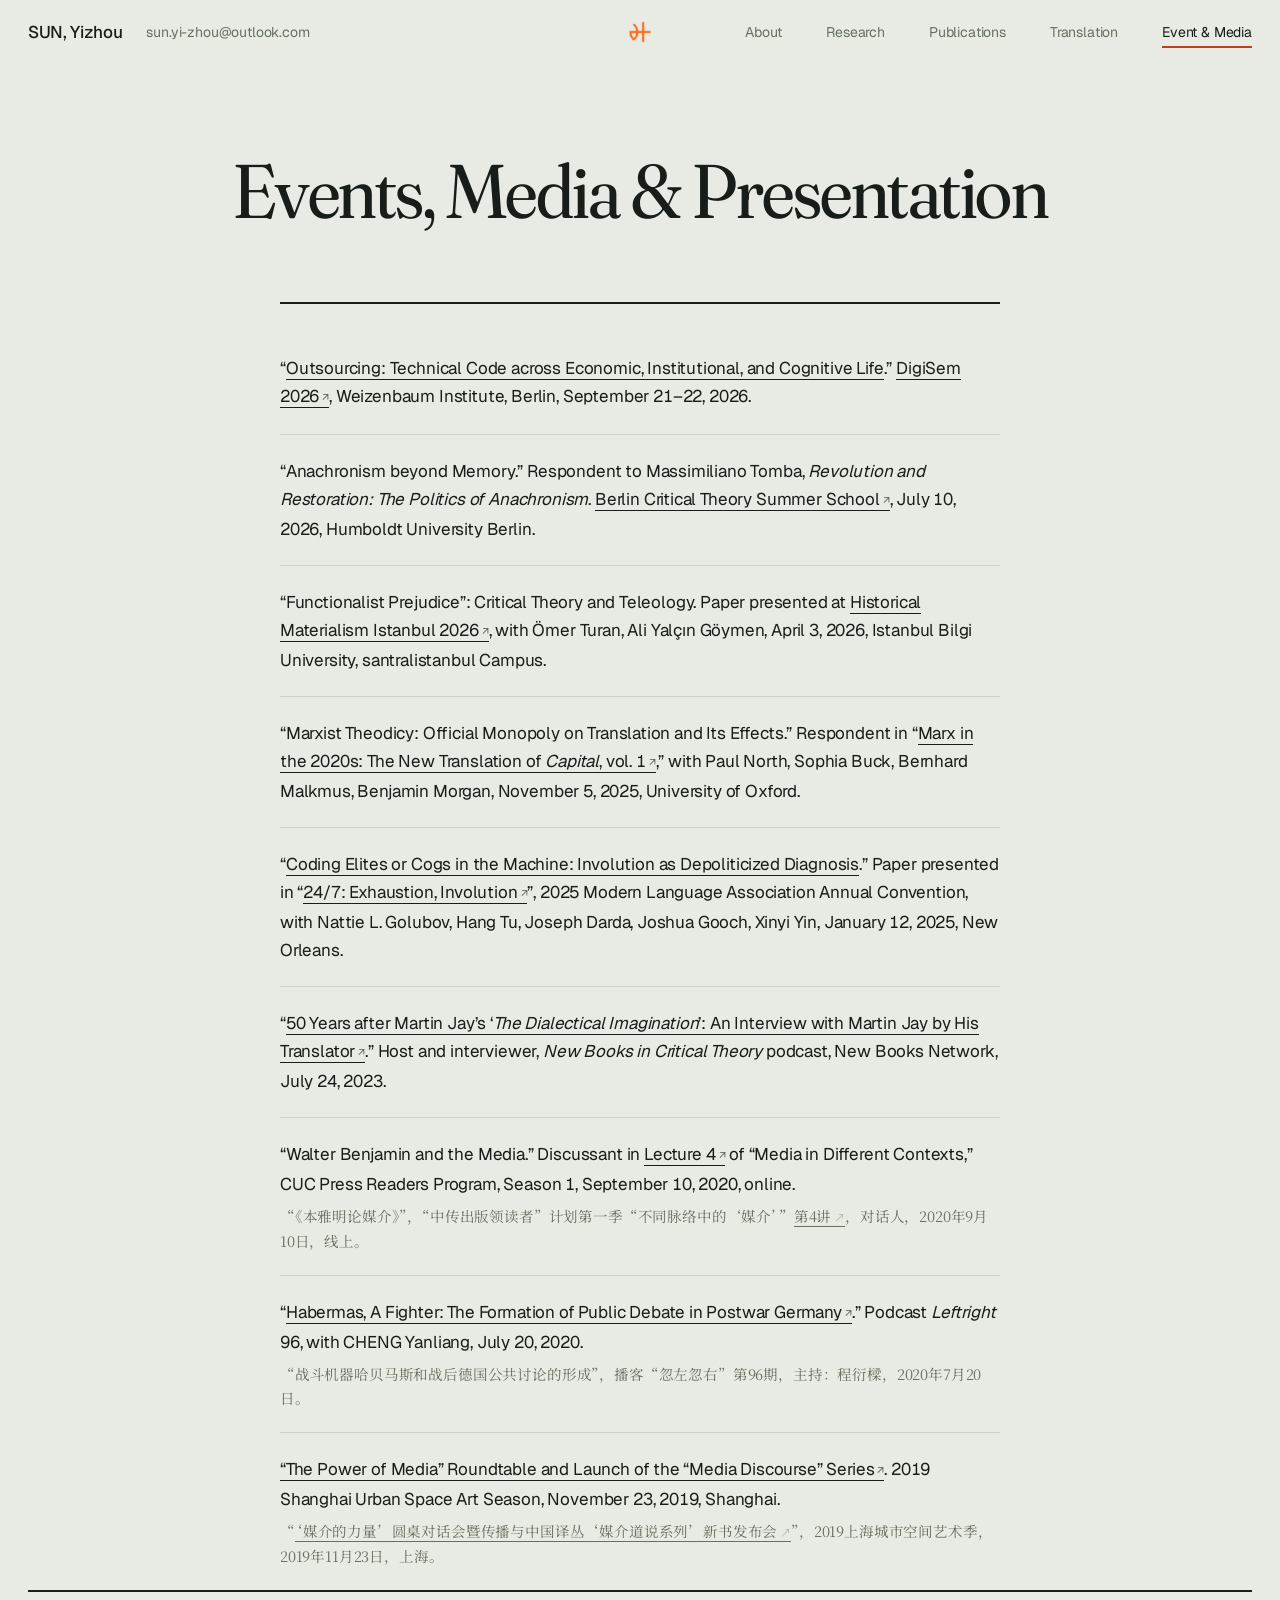
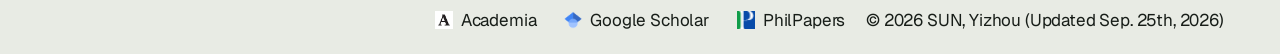
==== commit e28eb2ad: "Correct email; DigiSem 2026 no longer forthcoming; update date Updated email address in the navigati" ====
--- a/events/index.html
+++ b/events/index.html
@@ -18,8 +18,8 @@
 </head>
 <body>
 <nav class="nav">
-  <div class="left"><a class="brand" href="/">SUN, Yizhou</a><a class="email" href="mailto:sun.yizhou@outlook.com">sun.yizhou@outlook.com</a></div><a class="mark-link" href="/" aria-label="Home"><img class="mark" src="/assets/mark.png" alt=""></a>
-  <ul><li><a href="/">About<i class="ind"></i></a></li><li><a href="/research/">Research<i class="ind"></i></a></li><li><a href="/publications/">Publications<i class="ind"></i></a></li><li><a href="/translation/">Translation<i class="ind"></i></a></li><li><a href="/events/" aria-current="page">Event & Media<i class="ind"></i></a></li><li class="menu-email"><a href="mailto:sun.yizhou@outlook.com">sun.yizhou@outlook.com</a></li></ul>
+  <div class="left"><a class="brand" href="/">SUN, Yizhou</a><a class="email" href="mailto:sun.yi-zhou@outlook.com">sun.yi-zhou@outlook.com</a></div><a class="mark-link" href="/" aria-label="Home"><img class="mark" src="/assets/mark.png" alt=""></a>
+  <ul><li><a href="/">About<i class="ind"></i></a></li><li><a href="/research/">Research<i class="ind"></i></a></li><li><a href="/publications/">Publications<i class="ind"></i></a></li><li><a href="/translation/">Translation<i class="ind"></i></a></li><li><a href="/events/" aria-current="page">Event & Media<i class="ind"></i></a></li><li class="menu-email"><a href="mailto:sun.yi-zhou@outlook.com">sun.yi-zhou@outlook.com</a></li></ul>
   
   <button class="menu" aria-label="Menu" aria-expanded="false"><svg viewBox="0 0 20 20" fill="none" stroke="currentColor" stroke-width="1.6" stroke-linecap="round"><path d="M3 6h14M3 10h14M3 14h14"/></svg></button>
 </nav>
@@ -28,12 +28,12 @@
     <h1>Events, Media & Presentation</h1>  </header>
   <div class="article">
     <nav class="toc" aria-label="On this page"></nav>
-    <div class="main"><section class="section" id="events"><article class="cite"><p class="en">“<a href="/talks/2026-09-outsourcing/">Outsourcing: Technical Code across Economic, Institutional, and Cognitive Life</a>.” <a href="https://www.weizenbaum-institut.de/en/events/detail/digisem-2026-balancing-digital-safety-between-risks-rights-and-regulation/">DigiSem 2026</a>, Weizenbaum Institute, Berlin, September 21–22, 2026. (forthcoming)</p></article><article class="cite"><p class="en">“Anachronism beyond Memory.” Respondent to Massimiliano Tomba, <em>Revolution and Restoration: The Politics of Anachronism</em>. <a href="https://criticaltheoryinberlin.de/en/summer_school/international-summer-school-in-critical-theory-2026-forces-of-history/">Berlin Critical Theory Summer School</a>, July 10, 2026, Humboldt University Berlin.</p></article><article class="cite"><p class="en">“Functionalist Prejudice”: Critical Theory and Teleology. Paper presented at <a href="https://hmistanbul.org/">Historical Materialism Istanbul 2026</a>, with Ömer Turan, Ali Yalçın Göymen, April 3, 2026, Istanbul Bilgi University, santralistanbul Campus.</p></article><article class="cite"><p class="en">“Marxist Theodicy: Official Monopoly on Translation and Its Effects.” Respondent in “<a href="https://www.worc.ox.ac.uk/news-events/events/marx-in-the-2020s">Marx in the 2020s: The New Translation of <em>Capital</em>, vol. 1</a>,” with Paul North, Sophia Buck, Bernhard Malkmus, Benjamin Morgan, November 5, 2025, University of Oxford.</p></article><article class="cite"><p class="en">“<a href="/slides/mla-2025/">Coding Elites or Cogs in the Machine: Involution as Depoliticized Diagnosis</a>.” Paper presented in “<a href="https://mla.confex.com/mla/2025/meetingapp.cgi/Session/19336">24/7: Exhaustion, Involution</a>”, 2025 Modern Language Association Annual Convention, with Nattie L. Golubov, Hang Tu, Joseph Darda, Joshua Gooch, Xinyi Yin, January 12, 2025, New Orleans.</p></article><article class="cite"><p class="en">“<a href="https://newbooksnetwork.com/the-dialectical-imagination">50 Years after Martin Jay’s ‘<em>The Dialectical Imagination</em>’: An Interview with Martin Jay by His Translator</a>.” Host and interviewer, <em>New Books in Critical Theory</em> podcast, New Books Network, July 24, 2023.</p></article><article class="cite"><p class="en">“Walter Benjamin and the Media.” Discussant in <a href="https://www.sohu.com/a/417994584_706747">Lecture 4</a> of “Media in Different Contexts,” CUC Press Readers Program, Season 1, September 10, 2020, online.</p><p class="zh">“《本雅明论媒介》”，“中传出版领读者”计划第一季“不同脉络中的‘媒介’”<a href="https://www.sohu.com/a/417994584_706747">第4讲</a>，对话人，2020年9月10日，线上。</p></article><article class="cite"><p class="en">“<a href="https://www.xiaoyuzhoufm.com/episode/5f1551e56d7660742701bfcc">Habermas, A Fighter: The Formation of Public Debate in Postwar Germany</a>.” Podcast <em>Leftright</em> 96, with CHENG Yanliang, July 20, 2020.</p><p class="zh">“战斗机器哈贝马斯和战后德国公共讨论的形成”，播客“忽左忽右”第96期，主持：程衍樑，2020年7月20日。</p></article><article class="cite"><p class="en"><a href="https://cics.fudan.edu.cn/5b/1d/c40293a482077/page.htm">“The Power of Media” Roundtable and Launch of the “Media Discourse” Series</a>. 2019 Shanghai Urban Space Art Season, November 23, 2019, Shanghai.</p><p class="zh">“<a href="https://cics.fudan.edu.cn/5b/1d/c40293a482077/page.htm">‘媒介的力量’圆桌对话会暨传播与中国译丛‘媒介道说系列’新书发布会</a>”，2019上海城市空间艺术季，2019年11月23日，上海。</p></article></section>
+    <div class="main"><section class="section" id="events"><article class="cite"><p class="en">“<a href="/talks/2026-09-outsourcing/">Outsourcing: Technical Code across Economic, Institutional, and Cognitive Life</a>.” <a href="https://www.weizenbaum-institut.de/en/events/detail/digisem-2026-balancing-digital-safety-between-risks-rights-and-regulation/">DigiSem 2026</a>, Weizenbaum Institute, Berlin, September 21–22, 2026.</p></article><article class="cite"><p class="en">“Anachronism beyond Memory.” Respondent to Massimiliano Tomba, <em>Revolution and Restoration: The Politics of Anachronism</em>. <a href="https://criticaltheoryinberlin.de/en/summer_school/international-summer-school-in-critical-theory-2026-forces-of-history/">Berlin Critical Theory Summer School</a>, July 10, 2026, Humboldt University Berlin.</p></article><article class="cite"><p class="en">“Functionalist Prejudice”: Critical Theory and Teleology. Paper presented at <a href="https://hmistanbul.org/">Historical Materialism Istanbul 2026</a>, with Ömer Turan, Ali Yalçın Göymen, April 3, 2026, Istanbul Bilgi University, santralistanbul Campus.</p></article><article class="cite"><p class="en">“Marxist Theodicy: Official Monopoly on Translation and Its Effects.” Respondent in “<a href="https://www.worc.ox.ac.uk/news-events/events/marx-in-the-2020s">Marx in the 2020s: The New Translation of <em>Capital</em>, vol. 1</a>,” with Paul North, Sophia Buck, Bernhard Malkmus, Benjamin Morgan, November 5, 2025, University of Oxford.</p></article><article class="cite"><p class="en">“<a href="/slides/mla-2025/">Coding Elites or Cogs in the Machine: Involution as Depoliticized Diagnosis</a>.” Paper presented in “<a href="https://mla.confex.com/mla/2025/meetingapp.cgi/Session/19336">24/7: Exhaustion, Involution</a>”, 2025 Modern Language Association Annual Convention, with Nattie L. Golubov, Hang Tu, Joseph Darda, Joshua Gooch, Xinyi Yin, January 12, 2025, New Orleans.</p></article><article class="cite"><p class="en">“<a href="https://newbooksnetwork.com/the-dialectical-imagination">50 Years after Martin Jay’s ‘<em>The Dialectical Imagination</em>’: An Interview with Martin Jay by His Translator</a>.” Host and interviewer, <em>New Books in Critical Theory</em> podcast, New Books Network, July 24, 2023.</p></article><article class="cite"><p class="en">“Walter Benjamin and the Media.” Discussant in <a href="https://www.sohu.com/a/417994584_706747">Lecture 4</a> of “Media in Different Contexts,” CUC Press Readers Program, Season 1, September 10, 2020, online.</p><p class="zh">“《本雅明论媒介》”，“中传出版领读者”计划第一季“不同脉络中的‘媒介’”<a href="https://www.sohu.com/a/417994584_706747">第4讲</a>，对话人，2020年9月10日，线上。</p></article><article class="cite"><p class="en">“<a href="https://www.xiaoyuzhoufm.com/episode/5f1551e56d7660742701bfcc">Habermas, A Fighter: The Formation of Public Debate in Postwar Germany</a>.” Podcast <em>Leftright</em> 96, with CHENG Yanliang, July 20, 2020.</p><p class="zh">“战斗机器哈贝马斯和战后德国公共讨论的形成”，播客“忽左忽右”第96期，主持：程衍樑，2020年7月20日。</p></article><article class="cite"><p class="en"><a href="https://cics.fudan.edu.cn/5b/1d/c40293a482077/page.htm">“The Power of Media” Roundtable and Launch of the “Media Discourse” Series</a>. 2019 Shanghai Urban Space Art Season, November 23, 2019, Shanghai.</p><p class="zh">“<a href="https://cics.fudan.edu.cn/5b/1d/c40293a482077/page.htm">‘媒介的力量’圆桌对话会暨传播与中国译丛‘媒介道说系列’新书发布会</a>”，2019上海城市空间艺术季，2019年11月23日，上海。</p></article></section>
 </div>
     <div></div>
   </div>
 </div>
-<footer><div></div><div class="flinks"><a href="https://fu-berlin.academia.edu/SUNYizhou"><img src="/assets/icons/academia.png" alt="">Academia</a><a href="https://scholar.google.com/citations?hl=zh-CN&user=lWHHGfYAAAAJ"><img src="/assets/icons/scholar64.png" alt="">Google Scholar</a><a href="https://philpeople.org/profiles/yizhou-sun-philos"><img src="/assets/icons/philpapers.png" alt="">PhilPapers</a></div><div>© 2026 SUN, Yizhou <span class="upd">(Updated Sep. 1st, 2026)</span></div></footer>
+<footer><div></div><div class="flinks"><a href="https://fu-berlin.academia.edu/SUNYizhou"><img src="/assets/icons/academia.png" alt="">Academia</a><a href="https://scholar.google.com/citations?hl=zh-CN&user=lWHHGfYAAAAJ"><img src="/assets/icons/scholar64.png" alt="">Google Scholar</a><a href="https://philpeople.org/profiles/yizhou-sun-philos"><img src="/assets/icons/philpapers.png" alt="">PhilPapers</a></div><div>© 2026 SUN, Yizhou <span class="upd">(Updated Sep. 25th, 2026)</span></div></footer>
 <script src="/assets/site.js"></script>
 </body>
-</html>+</html>
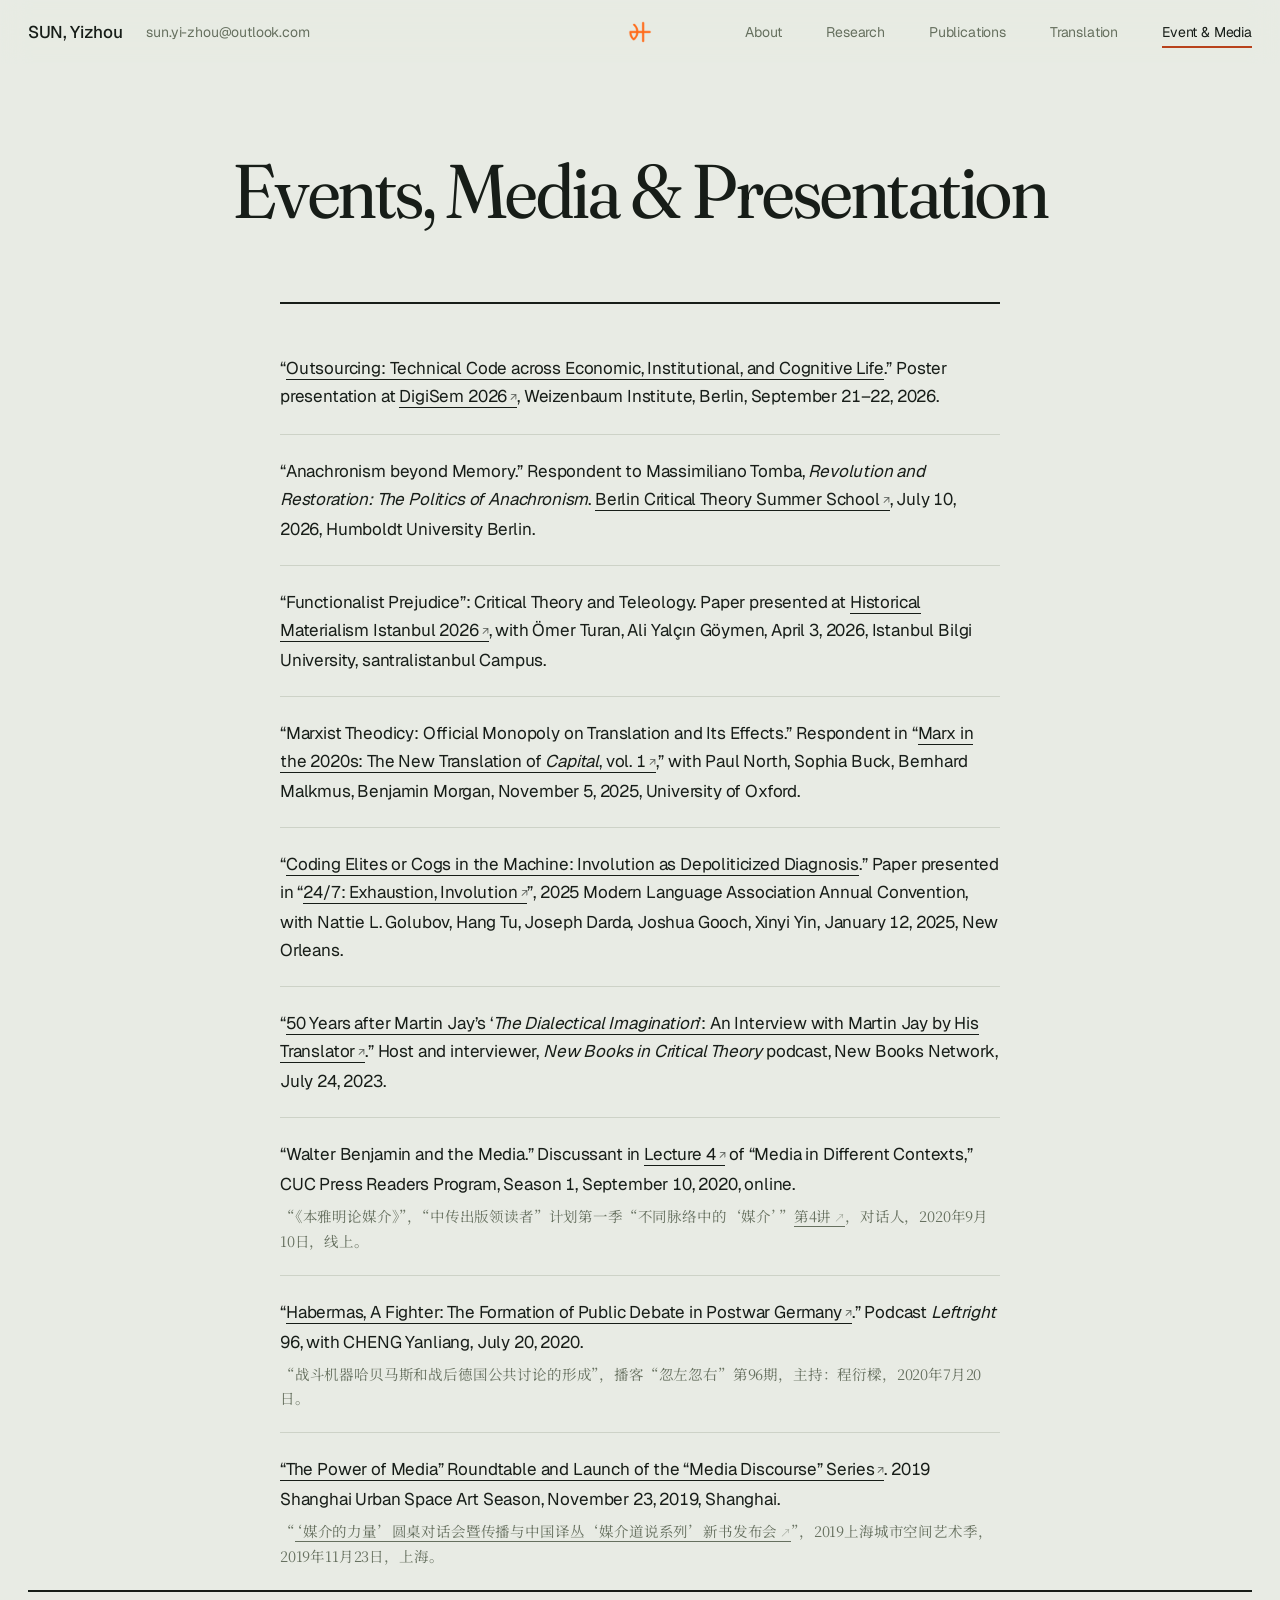
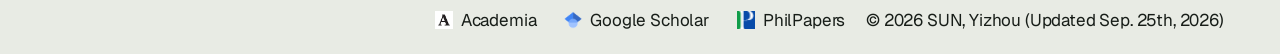
==== commit 0e6c5e3c: "Update event citations in index.html" ====
--- a/events/index.html
+++ b/events/index.html
@@ -28,7 +28,7 @@
     <h1>Events, Media & Presentation</h1>  </header>
   <div class="article">
     <nav class="toc" aria-label="On this page"></nav>
-    <div class="main"><section class="section" id="events"><article class="cite"><p class="en">“<a href="/talks/2026-09-outsourcing/">Outsourcing: Technical Code across Economic, Institutional, and Cognitive Life</a>.” <a href="https://www.weizenbaum-institut.de/en/events/detail/digisem-2026-balancing-digital-safety-between-risks-rights-and-regulation/">DigiSem 2026</a>, Weizenbaum Institute, Berlin, September 21–22, 2026.</p></article><article class="cite"><p class="en">“Anachronism beyond Memory.” Respondent to Massimiliano Tomba, <em>Revolution and Restoration: The Politics of Anachronism</em>. <a href="https://criticaltheoryinberlin.de/en/summer_school/international-summer-school-in-critical-theory-2026-forces-of-history/">Berlin Critical Theory Summer School</a>, July 10, 2026, Humboldt University Berlin.</p></article><article class="cite"><p class="en">“Functionalist Prejudice”: Critical Theory and Teleology. Paper presented at <a href="https://hmistanbul.org/">Historical Materialism Istanbul 2026</a>, with Ömer Turan, Ali Yalçın Göymen, April 3, 2026, Istanbul Bilgi University, santralistanbul Campus.</p></article><article class="cite"><p class="en">“Marxist Theodicy: Official Monopoly on Translation and Its Effects.” Respondent in “<a href="https://www.worc.ox.ac.uk/news-events/events/marx-in-the-2020s">Marx in the 2020s: The New Translation of <em>Capital</em>, vol. 1</a>,” with Paul North, Sophia Buck, Bernhard Malkmus, Benjamin Morgan, November 5, 2025, University of Oxford.</p></article><article class="cite"><p class="en">“<a href="/slides/mla-2025/">Coding Elites or Cogs in the Machine: Involution as Depoliticized Diagnosis</a>.” Paper presented in “<a href="https://mla.confex.com/mla/2025/meetingapp.cgi/Session/19336">24/7: Exhaustion, Involution</a>”, 2025 Modern Language Association Annual Convention, with Nattie L. Golubov, Hang Tu, Joseph Darda, Joshua Gooch, Xinyi Yin, January 12, 2025, New Orleans.</p></article><article class="cite"><p class="en">“<a href="https://newbooksnetwork.com/the-dialectical-imagination">50 Years after Martin Jay’s ‘<em>The Dialectical Imagination</em>’: An Interview with Martin Jay by His Translator</a>.” Host and interviewer, <em>New Books in Critical Theory</em> podcast, New Books Network, July 24, 2023.</p></article><article class="cite"><p class="en">“Walter Benjamin and the Media.” Discussant in <a href="https://www.sohu.com/a/417994584_706747">Lecture 4</a> of “Media in Different Contexts,” CUC Press Readers Program, Season 1, September 10, 2020, online.</p><p class="zh">“《本雅明论媒介》”，“中传出版领读者”计划第一季“不同脉络中的‘媒介’”<a href="https://www.sohu.com/a/417994584_706747">第4讲</a>，对话人，2020年9月10日，线上。</p></article><article class="cite"><p class="en">“<a href="https://www.xiaoyuzhoufm.com/episode/5f1551e56d7660742701bfcc">Habermas, A Fighter: The Formation of Public Debate in Postwar Germany</a>.” Podcast <em>Leftright</em> 96, with CHENG Yanliang, July 20, 2020.</p><p class="zh">“战斗机器哈贝马斯和战后德国公共讨论的形成”，播客“忽左忽右”第96期，主持：程衍樑，2020年7月20日。</p></article><article class="cite"><p class="en"><a href="https://cics.fudan.edu.cn/5b/1d/c40293a482077/page.htm">“The Power of Media” Roundtable and Launch of the “Media Discourse” Series</a>. 2019 Shanghai Urban Space Art Season, November 23, 2019, Shanghai.</p><p class="zh">“<a href="https://cics.fudan.edu.cn/5b/1d/c40293a482077/page.htm">‘媒介的力量’圆桌对话会暨传播与中国译丛‘媒介道说系列’新书发布会</a>”，2019上海城市空间艺术季，2019年11月23日，上海。</p></article></section>
+    <div class="main"><section class="section" id="events"><article class="cite"><p class="en">“<a href="/talks/2026-09-outsourcing/">Outsourcing: Technical Code across Economic, Institutional, and Cognitive Life</a>.” Poster presentation at <a href="https://www.weizenbaum-institut.de/en/events/detail/digisem-2026-balancing-digital-safety-between-risks-rights-and-regulation/">DigiSem 2026</a>, Weizenbaum Institute, Berlin, September 21–22, 2026.</p></article><article class="cite"><p class="en">“Anachronism beyond Memory.” Respondent to Massimiliano Tomba, <em>Revolution and Restoration: The Politics of Anachronism</em>. <a href="https://criticaltheoryinberlin.de/en/summer_school/international-summer-school-in-critical-theory-2026-forces-of-history/">Berlin Critical Theory Summer School</a>, July 10, 2026, Humboldt University Berlin.</p></article><article class="cite"><p class="en">“Functionalist Prejudice”: Critical Theory and Teleology. Paper presented at <a href="https://hmistanbul.org/">Historical Materialism Istanbul 2026</a>, with Ömer Turan, Ali Yalçın Göymen, April 3, 2026, Istanbul Bilgi University, santralistanbul Campus.</p></article><article class="cite"><p class="en">“Marxist Theodicy: Official Monopoly on Translation and Its Effects.” Respondent in “<a href="https://www.worc.ox.ac.uk/news-events/events/marx-in-the-2020s">Marx in the 2020s: The New Translation of <em>Capital</em>, vol. 1</a>,” with Paul North, Sophia Buck, Bernhard Malkmus, Benjamin Morgan, November 5, 2025, University of Oxford.</p></article><article class="cite"><p class="en">“<a href="/slides/mla-2025/">Coding Elites or Cogs in the Machine: Involution as Depoliticized Diagnosis</a>.” Paper presented in “<a href="https://mla.confex.com/mla/2025/meetingapp.cgi/Session/19336">24/7: Exhaustion, Involution</a>”, 2025 Modern Language Association Annual Convention, with Nattie L. Golubov, Hang Tu, Joseph Darda, Joshua Gooch, Xinyi Yin, January 12, 2025, New Orleans.</p></article><article class="cite"><p class="en">“<a href="https://newbooksnetwork.com/the-dialectical-imagination">50 Years after Martin Jay’s ‘<em>The Dialectical Imagination</em>’: An Interview with Martin Jay by His Translator</a>.” Host and interviewer, <em>New Books in Critical Theory</em> podcast, New Books Network, July 24, 2023.</p></article><article class="cite"><p class="en">“Walter Benjamin and the Media.” Discussant in <a href="https://www.sohu.com/a/417994584_706747">Lecture 4</a> of “Media in Different Contexts,” CUC Press Readers Program, Season 1, September 10, 2020, online.</p><p class="zh">“《本雅明论媒介》”，“中传出版领读者”计划第一季“不同脉络中的‘媒介’”<a href="https://www.sohu.com/a/417994584_706747">第4讲</a>，对话人，2020年9月10日，线上。</p></article><article class="cite"><p class="en">“<a href="https://www.xiaoyuzhoufm.com/episode/5f1551e56d7660742701bfcc">Habermas, A Fighter: The Formation of Public Debate in Postwar Germany</a>.” Podcast <em>Leftright</em> 96, with CHENG Yanliang, July 20, 2020.</p><p class="zh">“战斗机器哈贝马斯和战后德国公共讨论的形成”，播客“忽左忽右”第96期，主持：程衍樑，2020年7月20日。</p></article><article class="cite"><p class="en"><a href="https://cics.fudan.edu.cn/5b/1d/c40293a482077/page.htm">“The Power of Media” Roundtable and Launch of the “Media Discourse” Series</a>. 2019 Shanghai Urban Space Art Season, November 23, 2019, Shanghai.</p><p class="zh">“<a href="https://cics.fudan.edu.cn/5b/1d/c40293a482077/page.htm">‘媒介的力量’圆桌对话会暨传播与中国译丛‘媒介道说系列’新书发布会</a>”，2019上海城市空间艺术季，2019年11月23日，上海。</p></article></section>
 </div>
     <div></div>
   </div>
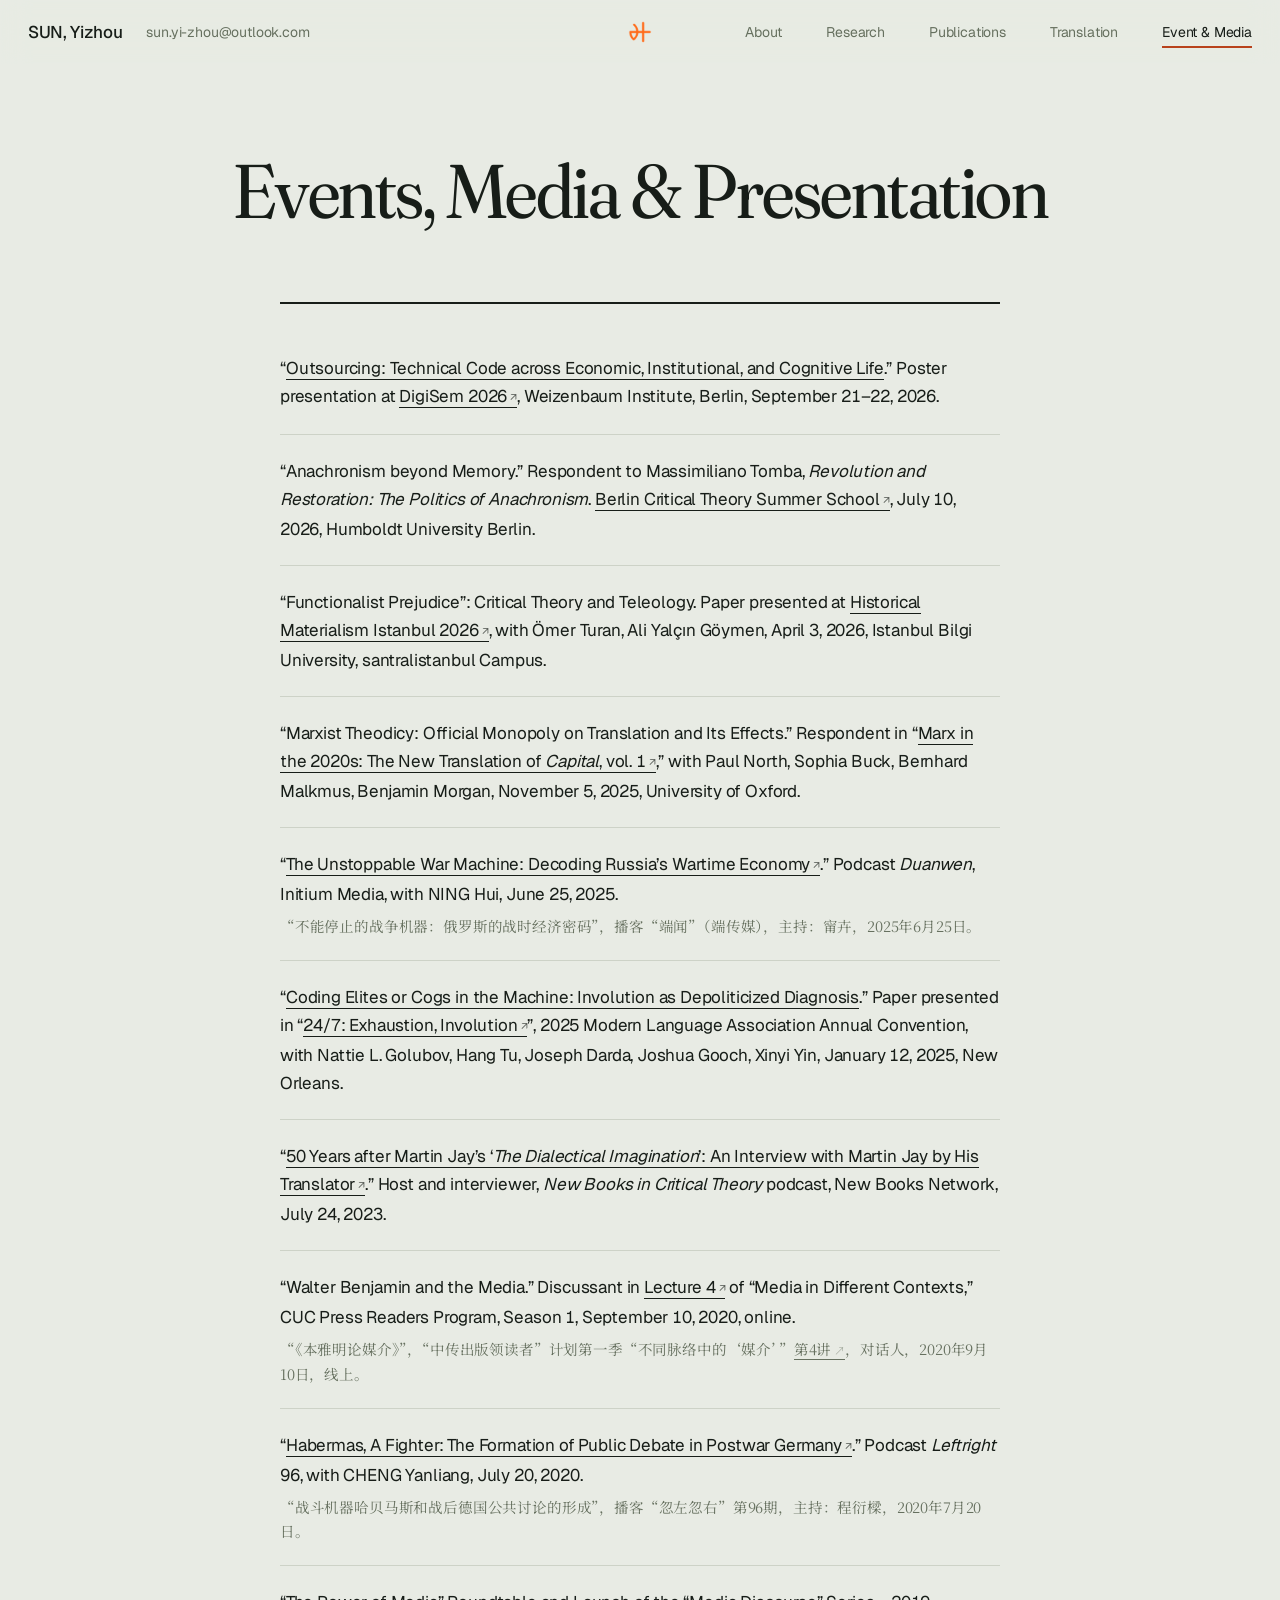
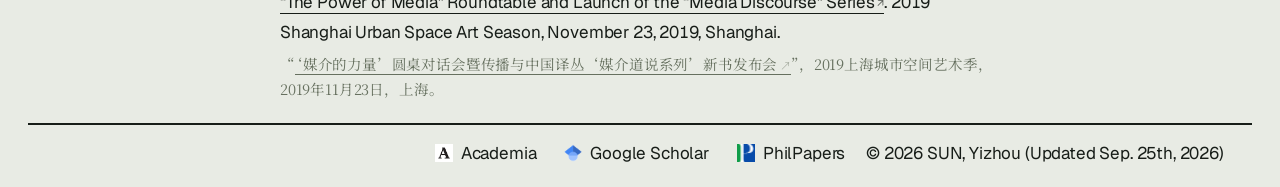
==== commit 172dd398: "Events: add Initium Duanwen podcast (June 2025)" ====
--- a/events/index.html
+++ b/events/index.html
@@ -28,12 +28,12 @@
     <h1>Events, Media & Presentation</h1>  </header>
   <div class="article">
     <nav class="toc" aria-label="On this page"></nav>
-    <div class="main"><section class="section" id="events"><article class="cite"><p class="en">“<a href="/talks/2026-09-outsourcing/">Outsourcing: Technical Code across Economic, Institutional, and Cognitive Life</a>.” Poster presentation at <a href="https://www.weizenbaum-institut.de/en/events/detail/digisem-2026-balancing-digital-safety-between-risks-rights-and-regulation/">DigiSem 2026</a>, Weizenbaum Institute, Berlin, September 21–22, 2026.</p></article><article class="cite"><p class="en">“Anachronism beyond Memory.” Respondent to Massimiliano Tomba, <em>Revolution and Restoration: The Politics of Anachronism</em>. <a href="https://criticaltheoryinberlin.de/en/summer_school/international-summer-school-in-critical-theory-2026-forces-of-history/">Berlin Critical Theory Summer School</a>, July 10, 2026, Humboldt University Berlin.</p></article><article class="cite"><p class="en">“Functionalist Prejudice”: Critical Theory and Teleology. Paper presented at <a href="https://hmistanbul.org/">Historical Materialism Istanbul 2026</a>, with Ömer Turan, Ali Yalçın Göymen, April 3, 2026, Istanbul Bilgi University, santralistanbul Campus.</p></article><article class="cite"><p class="en">“Marxist Theodicy: Official Monopoly on Translation and Its Effects.” Respondent in “<a href="https://www.worc.ox.ac.uk/news-events/events/marx-in-the-2020s">Marx in the 2020s: The New Translation of <em>Capital</em>, vol. 1</a>,” with Paul North, Sophia Buck, Bernhard Malkmus, Benjamin Morgan, November 5, 2025, University of Oxford.</p></article><article class="cite"><p class="en">“<a href="/slides/mla-2025/">Coding Elites or Cogs in the Machine: Involution as Depoliticized Diagnosis</a>.” Paper presented in “<a href="https://mla.confex.com/mla/2025/meetingapp.cgi/Session/19336">24/7: Exhaustion, Involution</a>”, 2025 Modern Language Association Annual Convention, with Nattie L. Golubov, Hang Tu, Joseph Darda, Joshua Gooch, Xinyi Yin, January 12, 2025, New Orleans.</p></article><article class="cite"><p class="en">“<a href="https://newbooksnetwork.com/the-dialectical-imagination">50 Years after Martin Jay’s ‘<em>The Dialectical Imagination</em>’: An Interview with Martin Jay by His Translator</a>.” Host and interviewer, <em>New Books in Critical Theory</em> podcast, New Books Network, July 24, 2023.</p></article><article class="cite"><p class="en">“Walter Benjamin and the Media.” Discussant in <a href="https://www.sohu.com/a/417994584_706747">Lecture 4</a> of “Media in Different Contexts,” CUC Press Readers Program, Season 1, September 10, 2020, online.</p><p class="zh">“《本雅明论媒介》”，“中传出版领读者”计划第一季“不同脉络中的‘媒介’”<a href="https://www.sohu.com/a/417994584_706747">第4讲</a>，对话人，2020年9月10日，线上。</p></article><article class="cite"><p class="en">“<a href="https://www.xiaoyuzhoufm.com/episode/5f1551e56d7660742701bfcc">Habermas, A Fighter: The Formation of Public Debate in Postwar Germany</a>.” Podcast <em>Leftright</em> 96, with CHENG Yanliang, July 20, 2020.</p><p class="zh">“战斗机器哈贝马斯和战后德国公共讨论的形成”，播客“忽左忽右”第96期，主持：程衍樑，2020年7月20日。</p></article><article class="cite"><p class="en"><a href="https://cics.fudan.edu.cn/5b/1d/c40293a482077/page.htm">“The Power of Media” Roundtable and Launch of the “Media Discourse” Series</a>. 2019 Shanghai Urban Space Art Season, November 23, 2019, Shanghai.</p><p class="zh">“<a href="https://cics.fudan.edu.cn/5b/1d/c40293a482077/page.htm">‘媒介的力量’圆桌对话会暨传播与中国译丛‘媒介道说系列’新书发布会</a>”，2019上海城市空间艺术季，2019年11月23日，上海。</p></article></section>
+    <div class="main"><section class="section" id="events"><article class="cite"><p class="en">“<a href="/talks/2026-09-outsourcing/">Outsourcing: Technical Code across Economic, Institutional, and Cognitive Life</a>.” Poster presentation at <a href="https://www.weizenbaum-institut.de/en/events/detail/digisem-2026-balancing-digital-safety-between-risks-rights-and-regulation/">DigiSem 2026</a>, Weizenbaum Institute, Berlin, September 21–22, 2026.</p></article><article class="cite"><p class="en">“Anachronism beyond Memory.” Respondent to Massimiliano Tomba, <em>Revolution and Restoration: The Politics of Anachronism</em>. <a href="https://criticaltheoryinberlin.de/en/summer_school/international-summer-school-in-critical-theory-2026-forces-of-history/">Berlin Critical Theory Summer School</a>, July 10, 2026, Humboldt University Berlin.</p></article><article class="cite"><p class="en">“Functionalist Prejudice”: Critical Theory and Teleology. Paper presented at <a href="https://hmistanbul.org/">Historical Materialism Istanbul 2026</a>, with Ömer Turan, Ali Yalçın Göymen, April 3, 2026, Istanbul Bilgi University, santralistanbul Campus.</p></article><article class="cite"><p class="en">“Marxist Theodicy: Official Monopoly on Translation and Its Effects.” Respondent in “<a href="https://www.worc.ox.ac.uk/news-events/events/marx-in-the-2020s">Marx in the 2020s: The New Translation of <em>Capital</em>, vol. 1</a>,” with Paul North, Sophia Buck, Bernhard Malkmus, Benjamin Morgan, November 5, 2025, University of Oxford.</p></article><article class="cite"><p class="en">“<a href="https://theinitium.com/zh-hans/audio/20250625-initium-audio-russia-war-economy-gas-export-europe">The Unstoppable War Machine: Decoding Russia’s Wartime Economy</a>.” Podcast <em>Duanwen</em>, Initium Media, with NING Hui, June 25, 2025.</p><p class="zh">“不能停止的战争机器：俄罗斯的战时经济密码”，播客“端闻”（端传媒），主持：甯卉，2025年6月25日。</p></article><article class="cite"><p class="en">“<a href="/slides/mla-2025/">Coding Elites or Cogs in the Machine: Involution as Depoliticized Diagnosis</a>.” Paper presented in “<a href="https://mla.confex.com/mla/2025/meetingapp.cgi/Session/19336">24/7: Exhaustion, Involution</a>”, 2025 Modern Language Association Annual Convention, with Nattie L. Golubov, Hang Tu, Joseph Darda, Joshua Gooch, Xinyi Yin, January 12, 2025, New Orleans.</p></article><article class="cite"><p class="en">“<a href="https://newbooksnetwork.com/the-dialectical-imagination">50 Years after Martin Jay’s ‘<em>The Dialectical Imagination</em>’: An Interview with Martin Jay by His Translator</a>.” Host and interviewer, <em>New Books in Critical Theory</em> podcast, New Books Network, July 24, 2023.</p></article><article class="cite"><p class="en">“Walter Benjamin and the Media.” Discussant in <a href="https://www.sohu.com/a/417994584_706747">Lecture 4</a> of “Media in Different Contexts,” CUC Press Readers Program, Season 1, September 10, 2020, online.</p><p class="zh">“《本雅明论媒介》”，“中传出版领读者”计划第一季“不同脉络中的‘媒介’”<a href="https://www.sohu.com/a/417994584_706747">第4讲</a>，对话人，2020年9月10日，线上。</p></article><article class="cite"><p class="en">“<a href="https://www.xiaoyuzhoufm.com/episode/5f1551e56d7660742701bfcc">Habermas, A Fighter: The Formation of Public Debate in Postwar Germany</a>.” Podcast <em>Leftright</em> 96, with CHENG Yanliang, July 20, 2020.</p><p class="zh">“战斗机器哈贝马斯和战后德国公共讨论的形成”，播客“忽左忽右”第96期，主持：程衍樑，2020年7月20日。</p></article><article class="cite"><p class="en"><a href="https://cics.fudan.edu.cn/5b/1d/c40293a482077/page.htm">“The Power of Media” Roundtable and Launch of the “Media Discourse” Series</a>. 2019 Shanghai Urban Space Art Season, November 23, 2019, Shanghai.</p><p class="zh">“<a href="https://cics.fudan.edu.cn/5b/1d/c40293a482077/page.htm">‘媒介的力量’圆桌对话会暨传播与中国译丛‘媒介道说系列’新书发布会</a>”，2019上海城市空间艺术季，2019年11月23日，上海。</p></article></section>
 </div>
     <div></div>
   </div>
 </div>
-<footer><div></div><div class="flinks"><a href="https://fu-berlin.academia.edu/SUNYizhou"><img src="/assets/icons/academia.png" alt="">Academia</a><a href="https://scholar.google.com/citations?hl=zh-CN&user=lWHHGfYAAAAJ"><img src="/assets/icons/scholar64.png" alt="">Google Scholar</a><a href="https://philpeople.org/profiles/yizhou-sun-philos"><img src="/assets/icons/philpapers.png" alt="">PhilPapers</a></div><div>© 2026 SUN, Yizhou <span class="upd">(Updated Sep. 25th, 2026)</span></div></footer>
+<footer><div></div><div class="flinks"><a href="https://fu-berlin.academia.edu/SUNYizhou"><img src="/assets/icons/academia.png" alt="">Academia</a><a href="https://scholar.google.com/citations?user=lWHHGfYAAAAJ"><img src="/assets/icons/scholar64.png" alt="">Google Scholar</a><a href="https://philpeople.org/profiles/yizhou-sun"><img src="/assets/icons/philpapers.png" alt="">PhilPapers</a></div><div>© 2026 SUN, Yizhou <span class="upd">(Updated Sep. 25th, 2026)</span></div></footer>
 <script src="/assets/site.js"></script>
 </body>
 </html>
